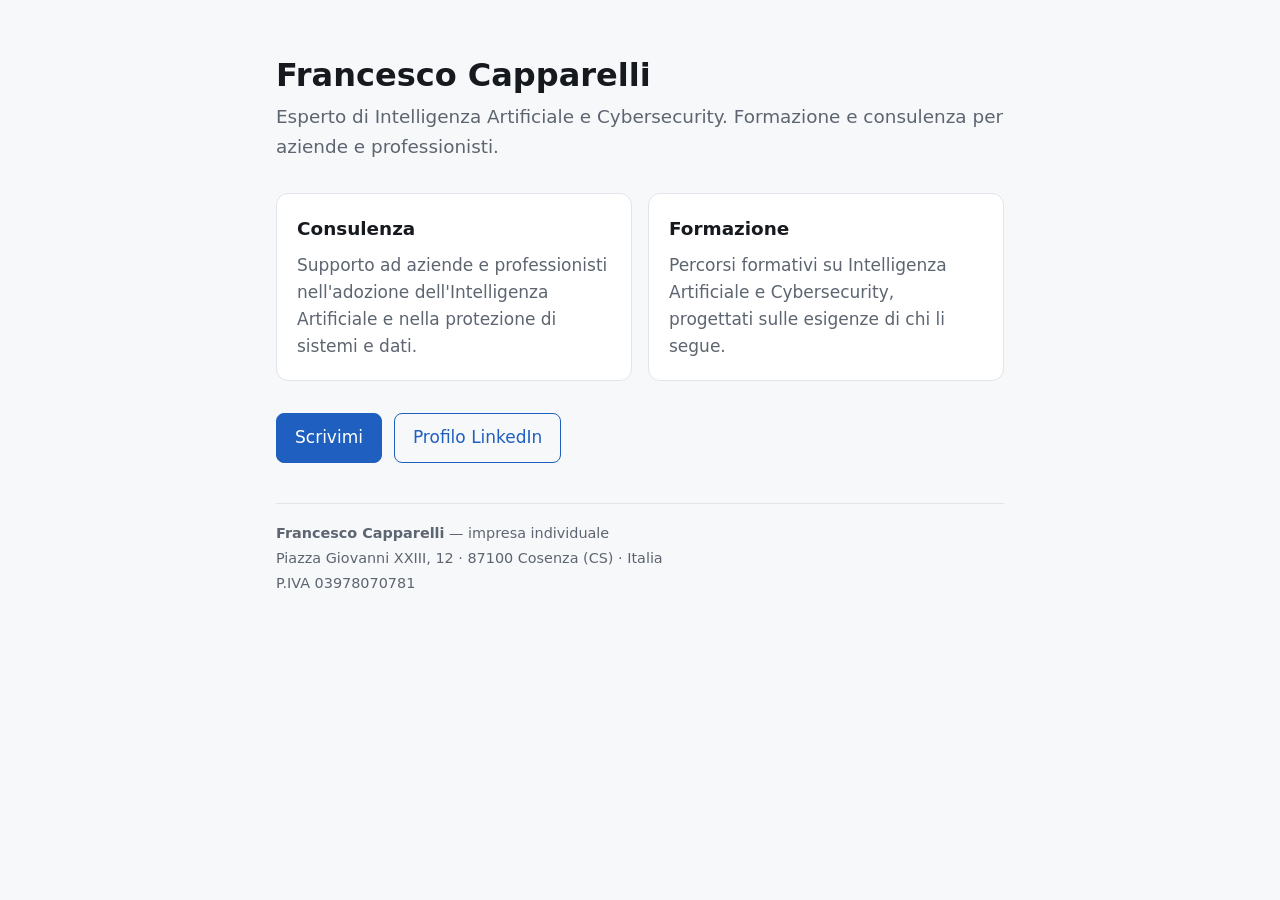
==== index.html @ 48fde26b "Pagina vetrina" ====
<!DOCTYPE html>
<html lang="it">
<head>
    <meta charset="utf-8">
    <meta name="viewport" content="width=device-width, initial-scale=1">
    <title>Francesco Capparelli · AI e Cybersecurity</title>
    <meta name="description" content="Francesco Capparelli, consulente e formatore in Intelligenza Artificiale e Cybersecurity. Cosenza.">
    <style>
        :root {
            --bg: #f7f8fa; --surface: #ffffff; --text: #16191d; --muted: #5d6570;
            --border: #e1e4e8; --accent: #1f5fbf; --accent-text: #ffffff;
        }
        @media (prefers-color-scheme: dark) {
            :root {
                --bg: #121417; --surface: #1b1e22; --text: #e9ecef; --muted: #9aa2ac;
                --border: #2d3238; --accent: #6ea8ff; --accent-text: #0b1220;
            }
        }
        * { box-sizing: border-box; }
        body { margin: 0; font: 17px/1.6 system-ui, -apple-system, "Segoe UI", sans-serif; background: var(--bg); color: var(--text); }
        main { max-width: 760px; margin: 0 auto; padding: 56px 16px 32px; }
        h1 { font-size: 2rem; line-height: 1.2; margin: 0 0 8px; }
        h2 { font-size: 1.15rem; margin: 0 0 8px; }
        .lead { font-size: 1.15rem; color: var(--muted); margin: 0 0 32px; }
        .grid { display: grid; grid-template-columns: repeat(auto-fit, minmax(240px, 1fr)); gap: 16px; margin-bottom: 32px; }
        .card { background: var(--surface); border: 1px solid var(--border); border-radius: 12px; padding: 20px; }
        .card p { margin: 0; color: var(--muted); }
        .actions { display: flex; gap: 12px; flex-wrap: wrap; margin-bottom: 40px; }
        .button { display: inline-block; padding: 10px 18px; border-radius: 8px; font-weight: 600; text-decoration: none;
                  border: 1px solid var(--accent); color: var(--accent); background: transparent; cursor: pointer; font: inherit; }
        .button.primary { background: var(--accent); color: var(--accent-text); }
        footer { border-top: 1px solid var(--border); padding-top: 16px; font-size: 0.9rem; color: var(--muted); }
        footer p { margin: 2px 0; }
    </style>
</head>
<body>
<main>
    <h1>Francesco Capparelli</h1>
    <p class="lead">Esperto di Intelligenza Artificiale e Cybersecurity. Formazione e consulenza per aziende e professionisti.</p>

    <div class="grid">
        <section class="card">
            <h2>Consulenza</h2>
            <p>Supporto ad aziende e professionisti nell'adozione dell'Intelligenza Artificiale e nella protezione di sistemi e dati.</p>
        </section>
        <section class="card">
            <h2>Formazione</h2>
            <p>Percorsi formativi su Intelligenza Artificiale e Cybersecurity, progettati sulle esigenze di chi li segue.</p>
        </section>
    </div>

    <div class="actions">
        <button class="button primary" id="contact" type="button">Scrivimi</button>
        <a class="button" href="https://www.linkedin.com/in/fkrelli/" rel="noopener">Profilo LinkedIn</a>
    </div>

    <footer>
        <p><strong>Francesco Capparelli</strong> — impresa individuale</p>
        <p>Piazza Giovanni XXIII, 12 · 87100 Cosenza (CS) · Italia</p>
        <p>P.IVA 03978070781</p>
    </footer>
</main>
<script>
    // L'indirizzo email non compare come testo nella pagina: viene composto solo al clic.
    document.getElementById('contact').addEventListener('click', function () {
        var parts = ['capparelli.fnc', 'gmail.com'];
        window.location.href = 'mailto:' + parts.join('@');
    });
</script>
</body>
</html>
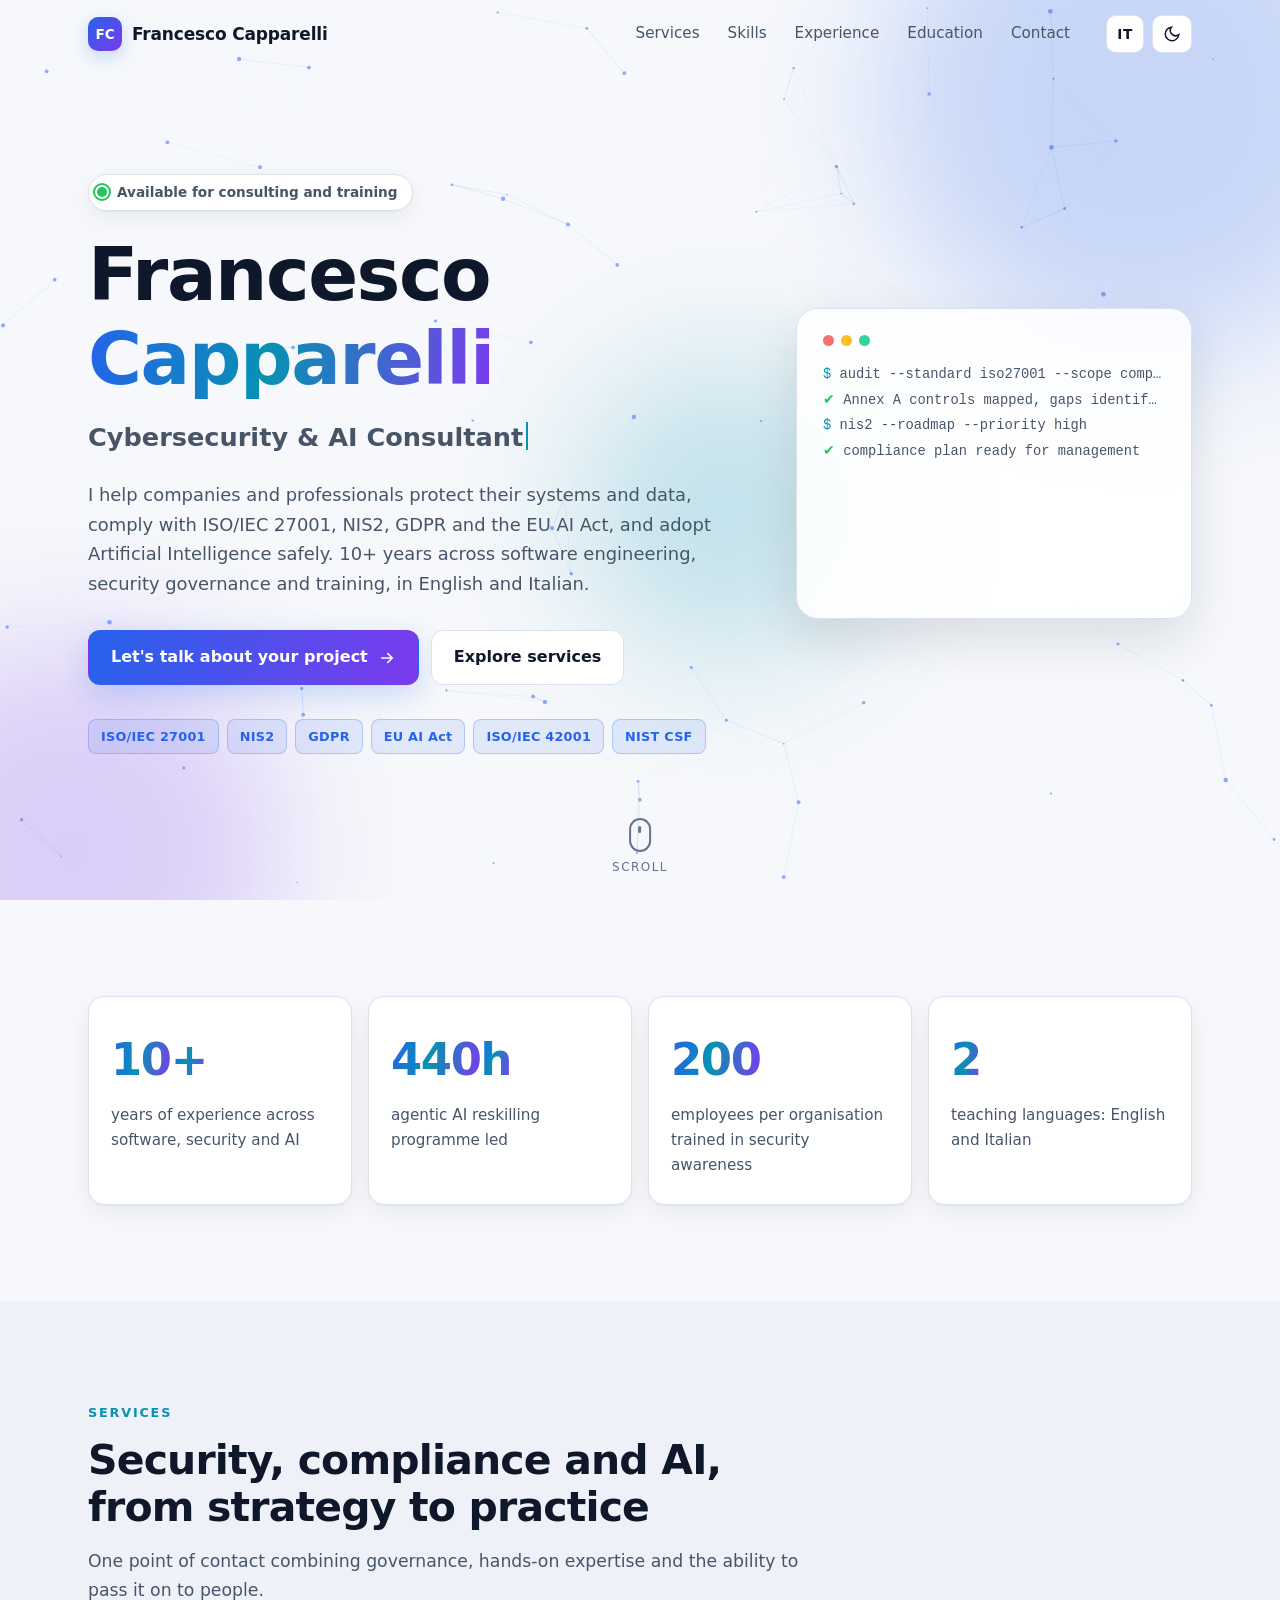
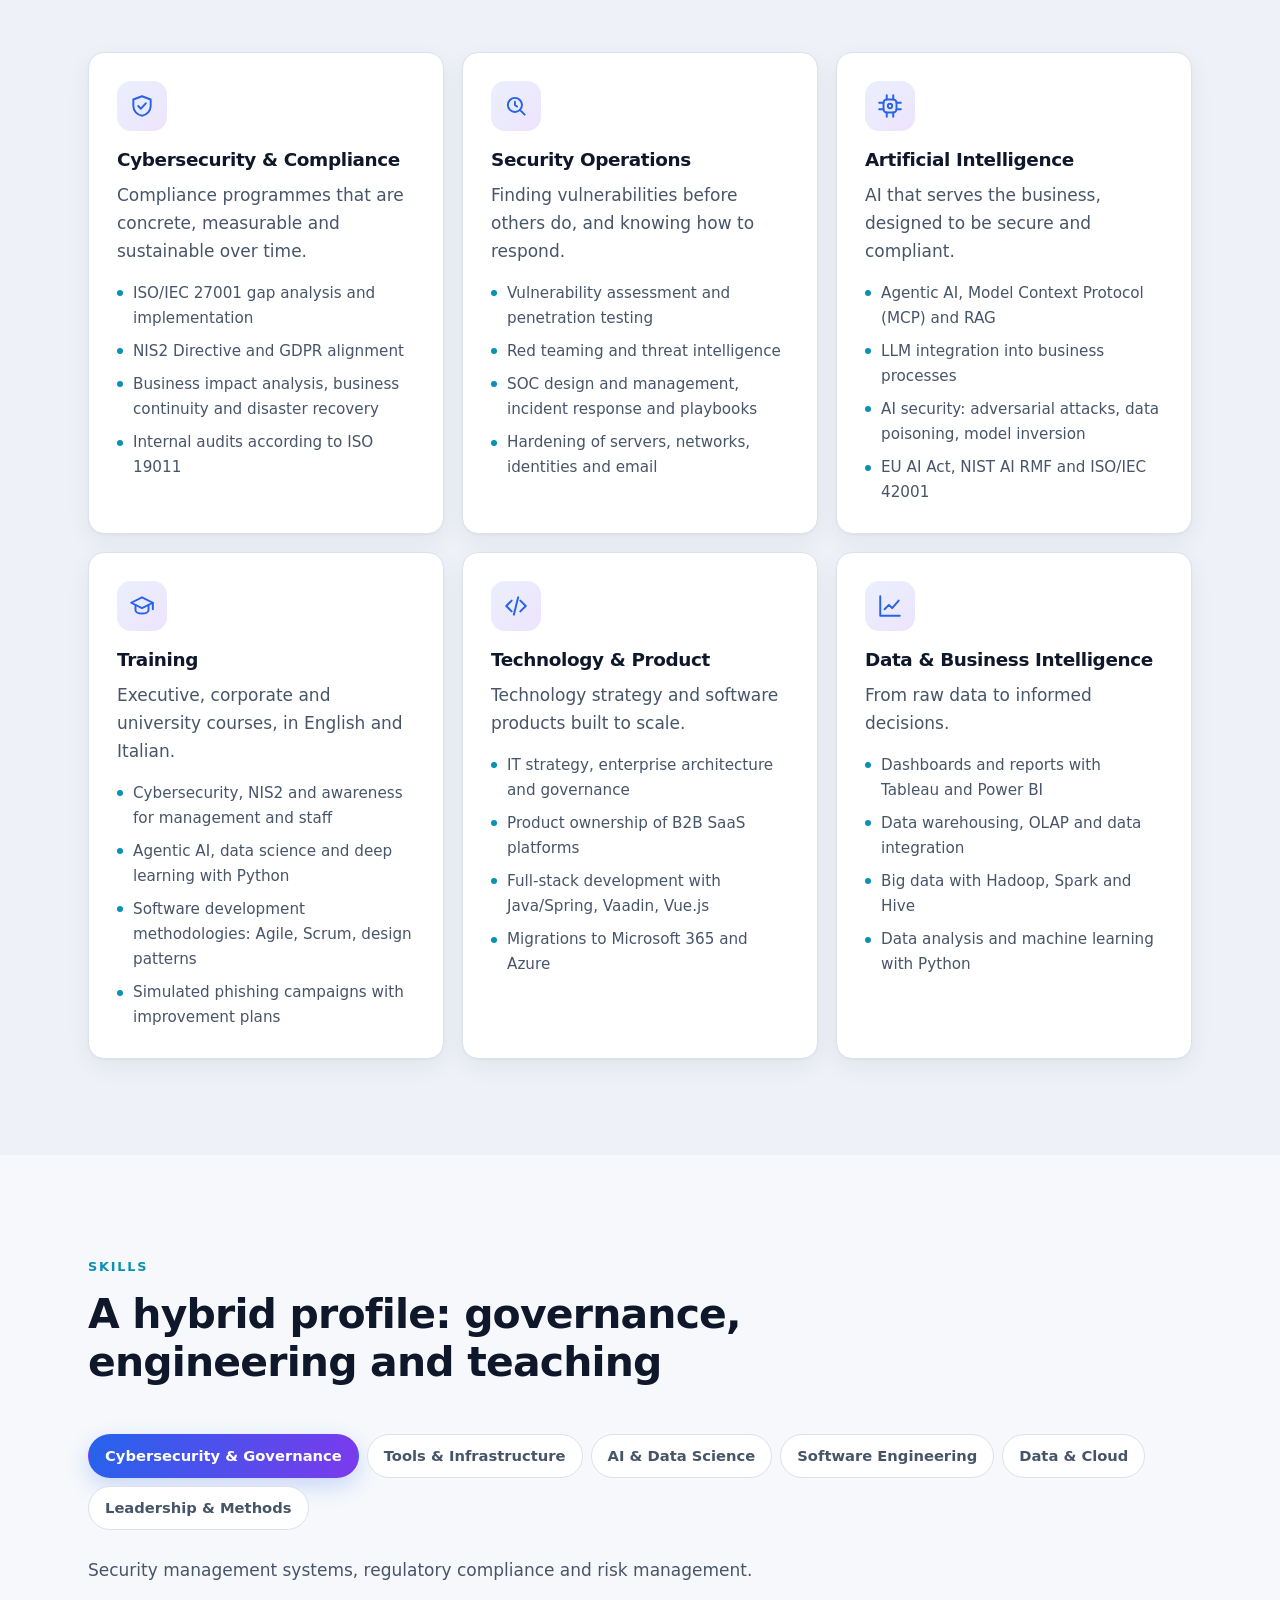
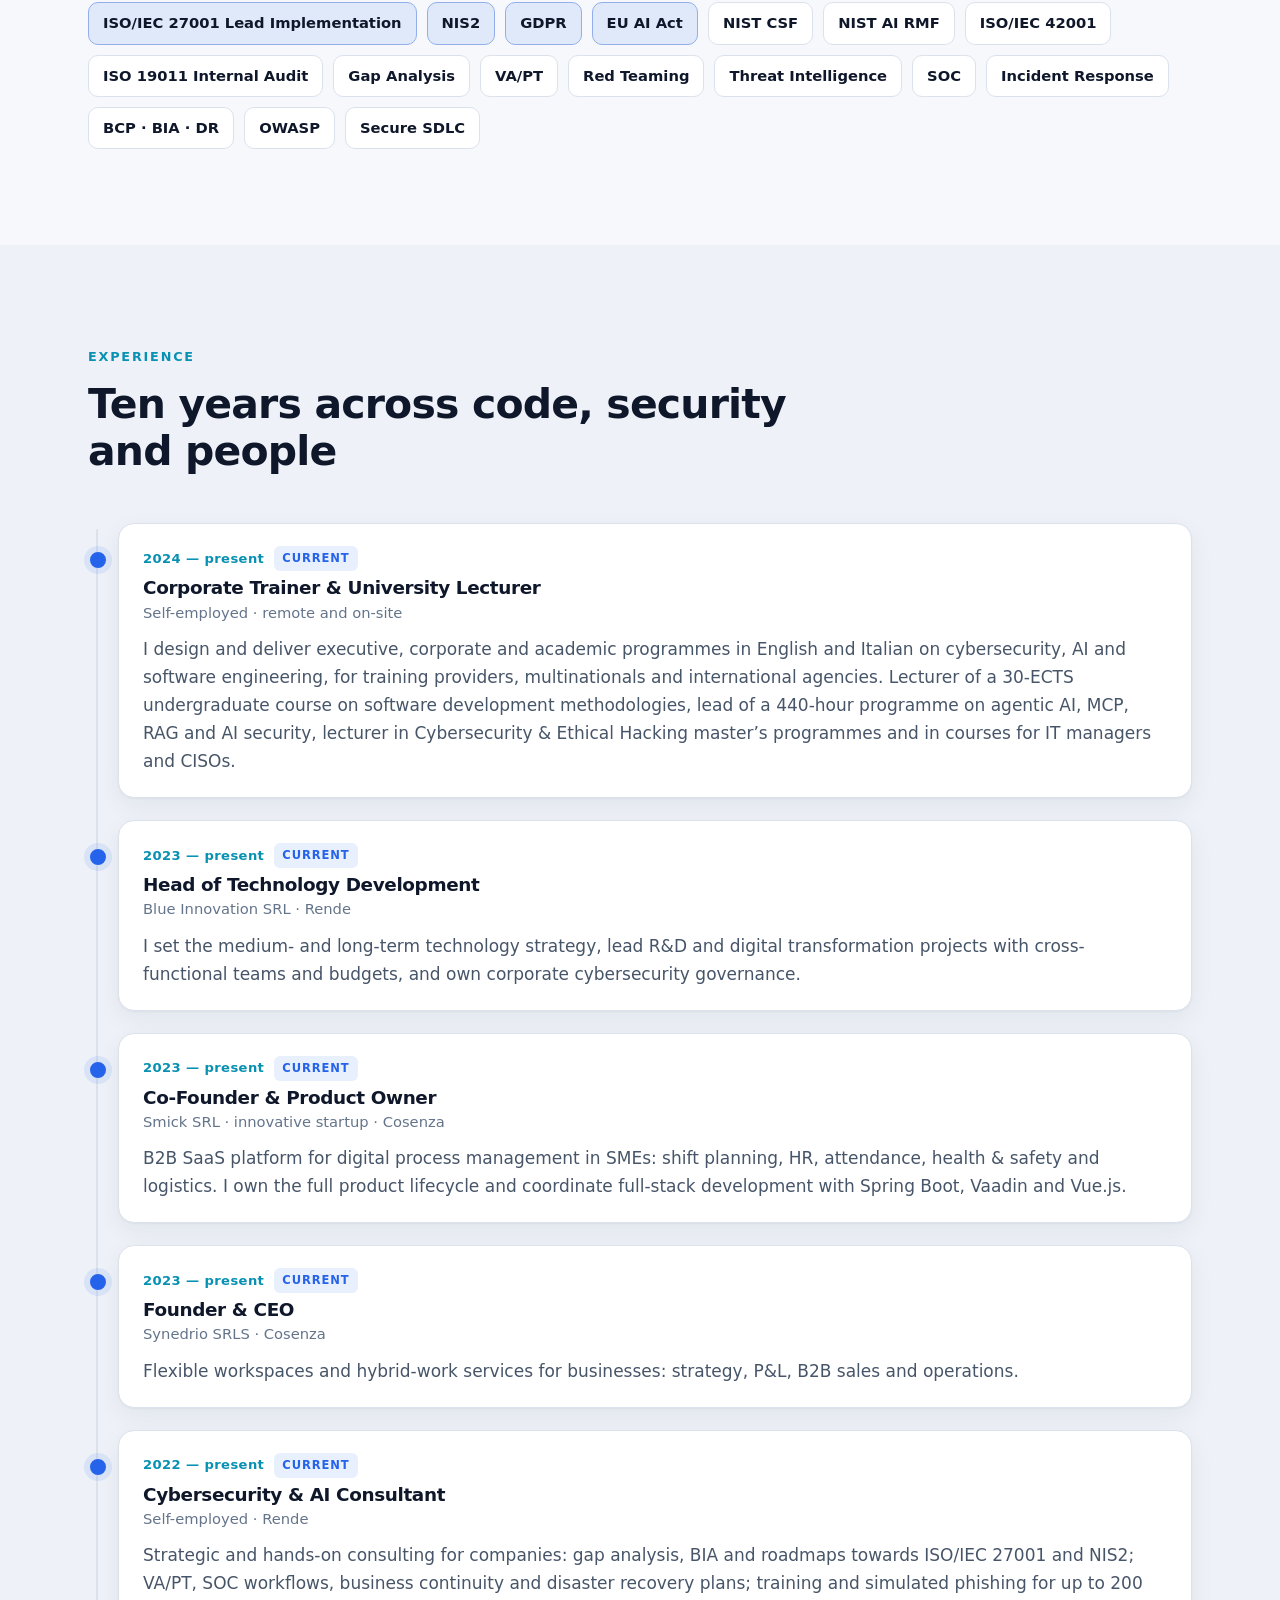
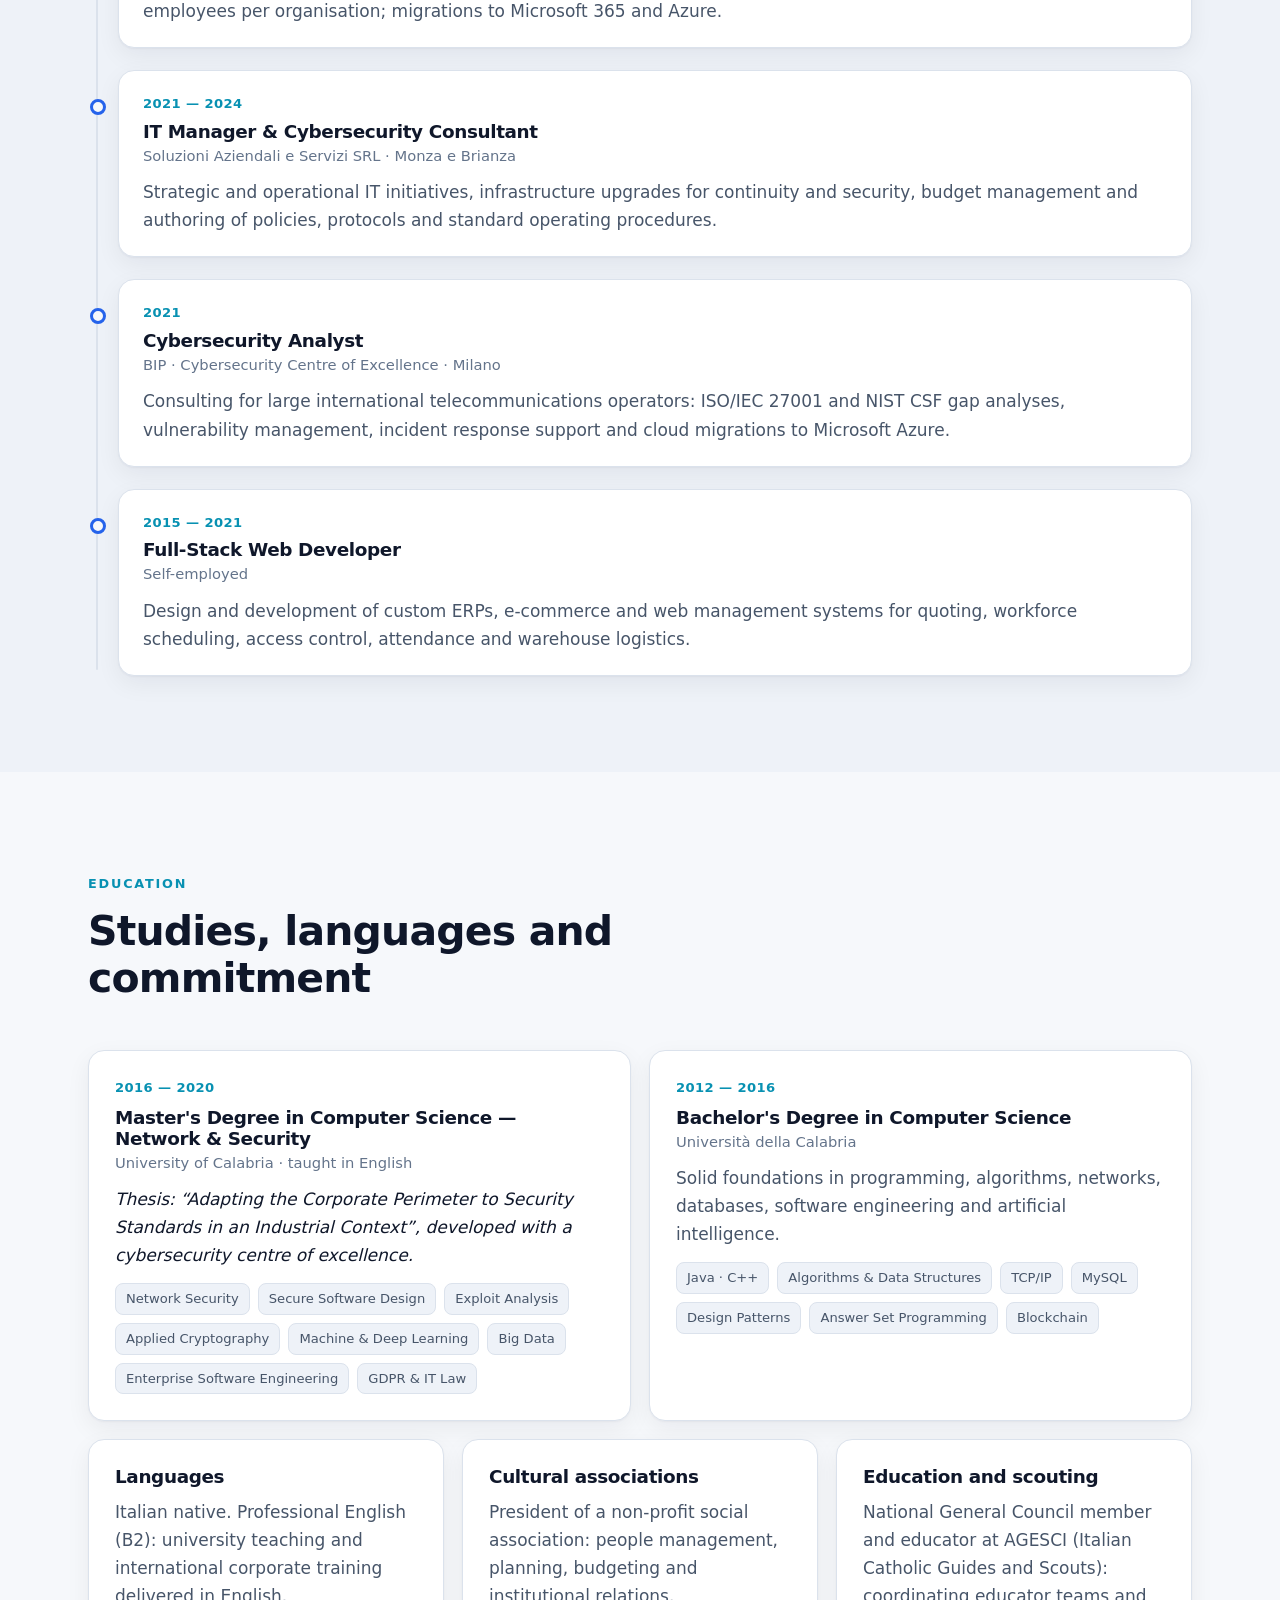
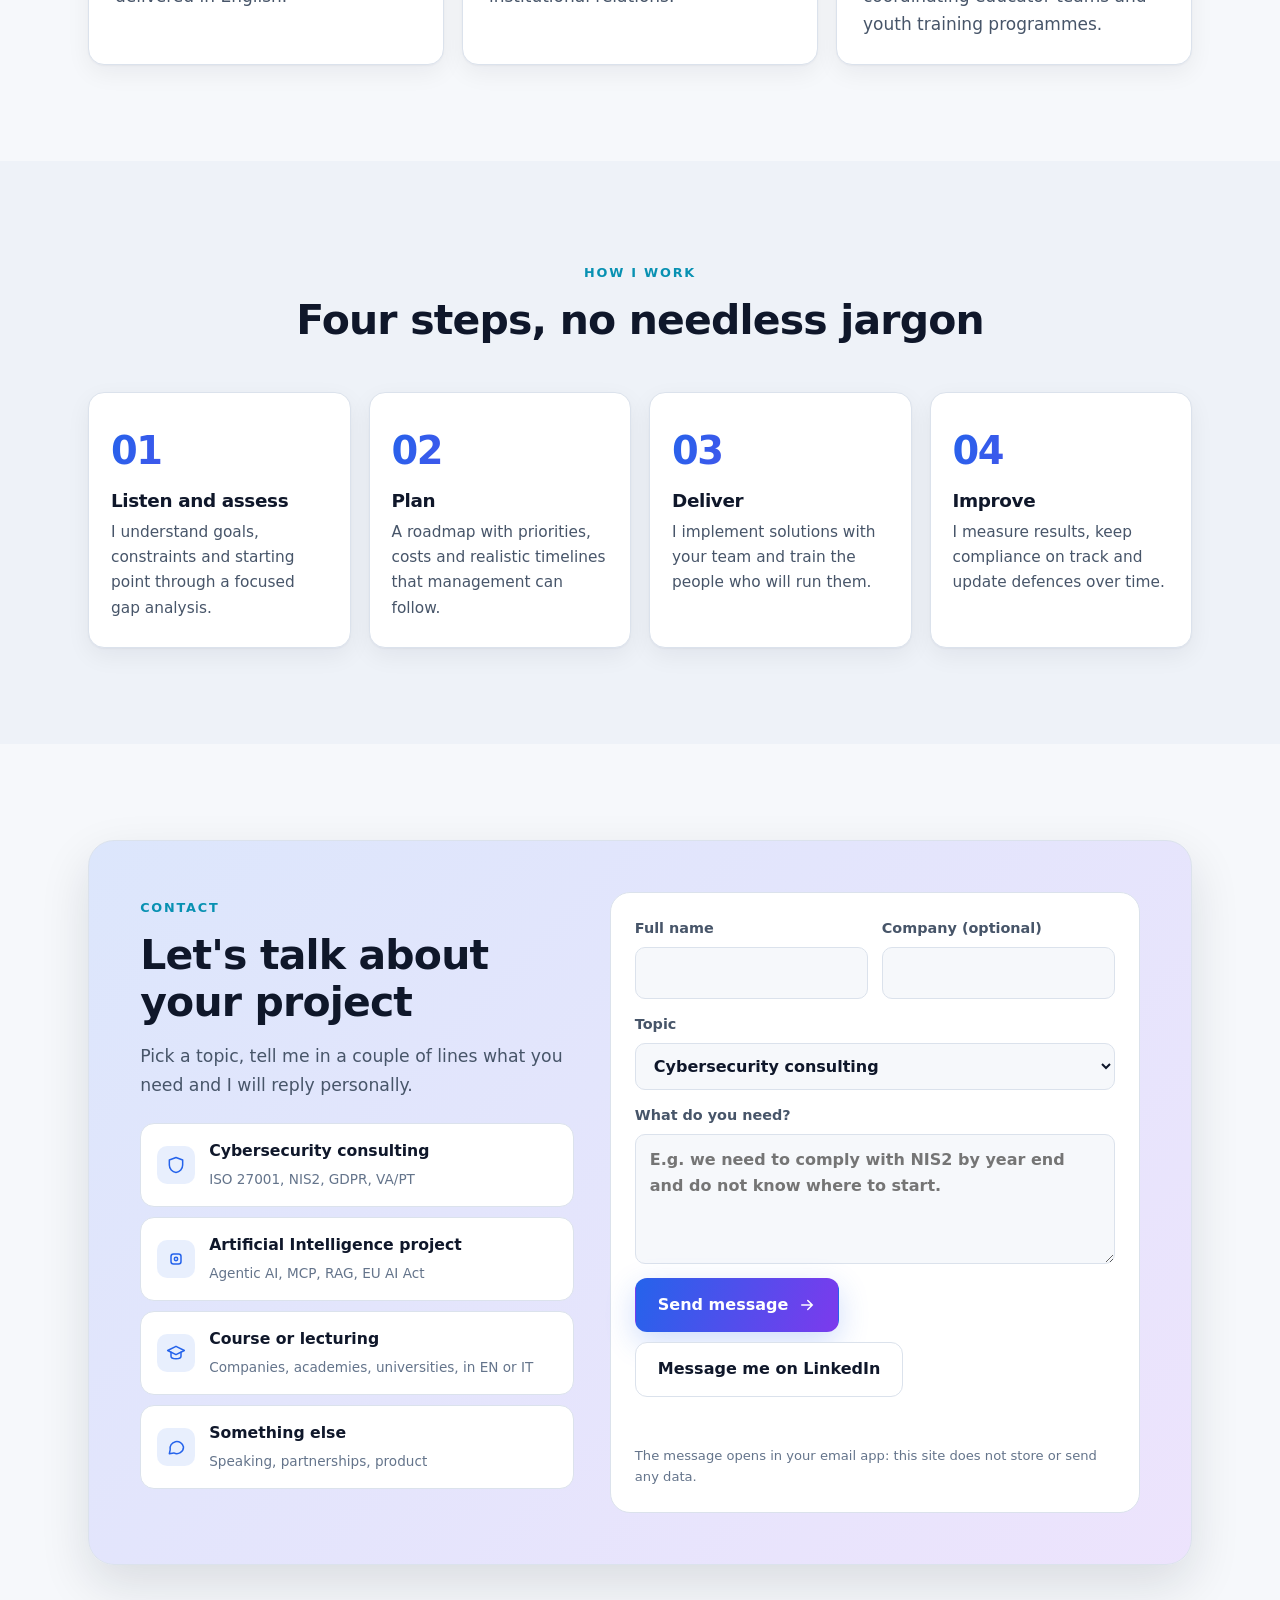
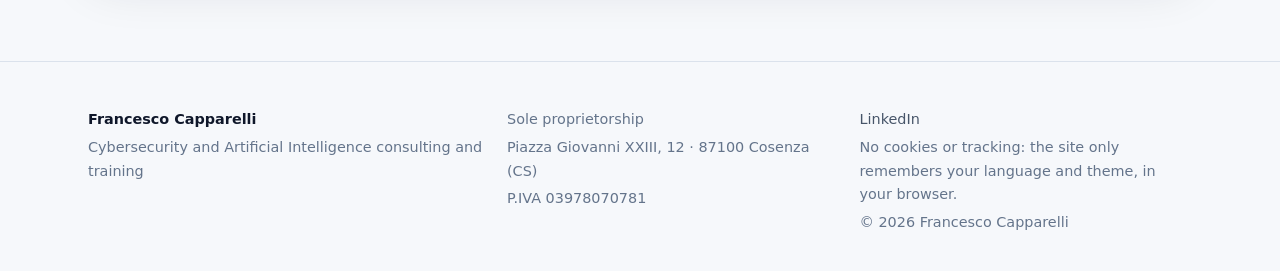
==== commit a67a7a0d: "Sito completo: bilingue IT/EN, tema chiaro/scuro, animazioni Competenze, esperienza e formazione agg" ====
--- a/index.html
+++ b/index.html
@@ -1,71 +1,494 @@
 <!DOCTYPE html>
-<html lang="it">
+<html lang="it" class="no-js">
 <head>
     <meta charset="utf-8">
     <meta name="viewport" content="width=device-width, initial-scale=1">
-    <title>Francesco Capparelli · AI e Cybersecurity</title>
-    <meta name="description" content="Francesco Capparelli, consulente e formatore in Intelligenza Artificiale e Cybersecurity. Cosenza.">
-    <style>
-        :root {
-            --bg: #f7f8fa; --surface: #ffffff; --text: #16191d; --muted: #5d6570;
-            --border: #e1e4e8; --accent: #1f5fbf; --accent-text: #ffffff;
-        }
-        @media (prefers-color-scheme: dark) {
-            :root {
-                --bg: #121417; --surface: #1b1e22; --text: #e9ecef; --muted: #9aa2ac;
-                --border: #2d3238; --accent: #6ea8ff; --accent-text: #0b1220;
-            }
-        }
-        * { box-sizing: border-box; }
-        body { margin: 0; font: 17px/1.6 system-ui, -apple-system, "Segoe UI", sans-serif; background: var(--bg); color: var(--text); }
-        main { max-width: 760px; margin: 0 auto; padding: 56px 16px 32px; }
-        h1 { font-size: 2rem; line-height: 1.2; margin: 0 0 8px; }
-        h2 { font-size: 1.15rem; margin: 0 0 8px; }
-        .lead { font-size: 1.15rem; color: var(--muted); margin: 0 0 32px; }
-        .grid { display: grid; grid-template-columns: repeat(auto-fit, minmax(240px, 1fr)); gap: 16px; margin-bottom: 32px; }
-        .card { background: var(--surface); border: 1px solid var(--border); border-radius: 12px; padding: 20px; }
-        .card p { margin: 0; color: var(--muted); }
-        .actions { display: flex; gap: 12px; flex-wrap: wrap; margin-bottom: 40px; }
-        .button { display: inline-block; padding: 10px 18px; border-radius: 8px; font-weight: 600; text-decoration: none;
-                  border: 1px solid var(--accent); color: var(--accent); background: transparent; cursor: pointer; font: inherit; }
-        .button.primary { background: var(--accent); color: var(--accent-text); }
-        footer { border-top: 1px solid var(--border); padding-top: 16px; font-size: 0.9rem; color: var(--muted); }
-        footer p { margin: 2px 0; }
-    </style>
+    <title>Francesco Capparelli · Cybersecurity &amp; AI</title>
+    <meta name="description" content="Francesco Capparelli: consulente Cybersecurity e Intelligenza Artificiale, Head of Technology, formatore aziendale e docente universitario. ISO 27001, NIS2, GDPR, EU AI Act, AI agentica.">
+    <meta name="facebook-domain-verification" content="hbloocyuzo7sye793cmctdkt2xvz7i" />
+    <meta name="theme-color" content="#070b14" media="(prefers-color-scheme: dark)">
+    <meta name="theme-color" content="#f6f8fb" media="(prefers-color-scheme: light)">
+    <link rel="canonical" href="https://francescocapparelli.it/">
+    <link rel="icon" href="favicon.svg" type="image/svg+xml">
+
+    <meta property="og:type" content="website">
+    <meta property="og:title" content="Francesco Capparelli · Cybersecurity & AI">
+    <meta property="og:description" content="Consulenza e formazione in Cybersecurity e Intelligenza Artificiale. ISO 27001, NIS2, GDPR, EU AI Act.">
+    <meta property="og:url" content="https://francescocapparelli.it/">
+    <meta property="og:locale" content="it_IT">
+    <meta property="og:locale:alternate" content="en_GB">
+
+    <script type="application/ld+json">
+    {
+      "@context": "https://schema.org",
+      "@type": "ProfessionalService",
+      "name": "Francesco Capparelli",
+      "url": "https://francescocapparelli.it/",
+      "description": "Consulenza e formazione in Cybersecurity e Intelligenza Artificiale",
+      "areaServed": ["IT", "EU"],
+      "knowsLanguage": ["it", "en"],
+      "address": { "@type": "PostalAddress", "addressLocality": "Cosenza", "postalCode": "87100", "addressCountry": "IT" },
+      "vatID": "IT03978070781",
+      "founder": {
+        "@type": "Person",
+        "name": "Francesco Capparelli",
+        "jobTitle": "Cybersecurity & AI Consultant",
+        "sameAs": ["https://www.linkedin.com/in/fkrelli/"]
+      }
+    }
+    </script>
+
+    <!-- Tema e lingua applicati prima del rendering per evitare sfarfallii -->
+    <script>
+        (function () {
+            var d = document.documentElement;
+            d.classList.remove('no-js');
+            var theme = null, lang = null;
+            try { theme = localStorage.getItem('fc-theme'); lang = localStorage.getItem('fc-lang'); } catch (e) {}
+            var q = new URLSearchParams(location.search).get('lang');
+            if (q === 'it' || q === 'en') lang = q;
+            if (!lang) lang = (navigator.languages && navigator.languages[0] || navigator.language || 'it').toLowerCase().indexOf('it') === 0 ? 'it' : 'en';
+            if (theme === 'light' || theme === 'dark') d.setAttribute('data-theme', theme);
+            var dark = theme ? theme === 'dark' : window.matchMedia('(prefers-color-scheme: dark)').matches;
+            d.setAttribute('data-theme-resolved', dark ? 'dark' : 'light');
+            d.setAttribute('lang', lang);
+        })();
+    </script>
+    <link rel="stylesheet" href="assets/style.css?v=3">
 </head>
 <body>
-<main>
-    <h1>Francesco Capparelli</h1>
-    <p class="lead">Esperto di Intelligenza Artificiale e Cybersecurity. Formazione e consulenza per aziende e professionisti.</p>
-
-    <div class="grid">
-        <section class="card">
-            <h2>Consulenza</h2>
-            <p>Supporto ad aziende e professionisti nell'adozione dell'Intelligenza Artificiale e nella protezione di sistemi e dati.</p>
-        </section>
-        <section class="card">
-            <h2>Formazione</h2>
-            <p>Percorsi formativi su Intelligenza Artificiale e Cybersecurity, progettati sulle esigenze di chi li segue.</p>
-        </section>
-    </div>
-
-    <div class="actions">
-        <button class="button primary" id="contact" type="button">Scrivimi</button>
-        <a class="button" href="https://www.linkedin.com/in/fkrelli/" rel="noopener">Profilo LinkedIn</a>
-    </div>
-
-    <footer>
-        <p><strong>Francesco Capparelli</strong> — impresa individuale</p>
-        <p>Piazza Giovanni XXIII, 12 · 87100 Cosenza (CS) · Italia</p>
-        <p>P.IVA 03978070781</p>
-    </footer>
+<a class="skip-link" href="#main" data-i18n="skip">Vai al contenuto</a>
+
+<!-- ======================================================== NAV -->
+<header class="nav" id="nav">
+    <div class="container">
+        <a class="brand" href="#top" aria-label="Francesco Capparelli">
+            <span class="brand-mark">FC</span>
+            <span class="brand-name">Francesco Capparelli</span>
+        </a>
+        <nav class="nav-links" aria-label="Principale">
+            <a href="#servizi" data-i18n="nav.services">Servizi</a>
+            <a href="#competenze" data-i18n="nav.skills">Competenze</a>
+            <a href="#esperienza" data-i18n="nav.experience">Esperienza</a>
+            <a href="#formazione" data-i18n="nav.education">Formazione</a>
+            <a href="#contatti" data-i18n="nav.contact">Contatti</a>
+        </nav>
+        <div class="nav-tools">
+            <button class="lang-btn" id="lang-toggle" type="button" aria-label="Switch to English">EN</button>
+            <button class="icon-btn" id="theme-toggle" type="button" data-i18n-attr="aria-label:theme.toggle" aria-label="Cambia tema chiaro/scuro">
+                <svg class="theme-icon-light" viewBox="0 0 24 24" fill="none" stroke="currentColor" stroke-width="2" stroke-linecap="round" aria-hidden="true"><path d="M21 12.8A9 9 0 1 1 11.2 3a7 7 0 0 0 9.8 9.8z"/></svg>
+                <svg class="theme-icon-dark" viewBox="0 0 24 24" fill="none" stroke="currentColor" stroke-width="2" stroke-linecap="round" aria-hidden="true"><circle cx="12" cy="12" r="4.5"/><path d="M12 2v2M12 20v2M4.9 4.9l1.4 1.4M17.7 17.7l1.4 1.4M2 12h2M20 12h2M4.9 19.1l1.4-1.4M17.7 6.3l1.4-1.4"/></svg>
+            </button>
+            <button class="icon-btn menu-btn" id="menu-toggle" type="button" aria-expanded="false" aria-controls="mobile-menu" data-i18n-attr="aria-label:menu" aria-label="Apri menu">
+                <svg viewBox="0 0 24 24" fill="none" stroke="currentColor" stroke-width="2" stroke-linecap="round" aria-hidden="true"><path d="M4 7h16M4 12h16M4 17h16"/></svg>
+            </button>
+        </div>
+    </div>
+</header>
+<nav class="mobile-menu" id="mobile-menu" aria-label="Menu">
+    <a href="#servizi" data-i18n="nav.services">Servizi</a>
+    <a href="#competenze" data-i18n="nav.skills">Competenze</a>
+    <a href="#esperienza" data-i18n="nav.experience">Esperienza</a>
+    <a href="#formazione" data-i18n="nav.education">Formazione</a>
+    <a href="#contatti" data-i18n="nav.contact">Contatti</a>
+</nav>
+
+<main id="main">
+
+<!-- ======================================================== HERO -->
+<section class="hero" id="top">
+    <canvas class="hero-canvas" id="net" aria-hidden="true"></canvas>
+    <div class="blob blob-1" aria-hidden="true"></div>
+    <div class="blob blob-2" aria-hidden="true"></div>
+    <div class="blob blob-3" aria-hidden="true"></div>
+
+    <div class="container hero-grid">
+        <div>
+            <span class="eyebrow reveal"><span class="pulse-dot" aria-hidden="true"></span><span data-i18n="hero.available">Disponibile per consulenze e corsi</span></span>
+            <h1 class="reveal" data-delay="1">Francesco <span class="gradient-text">Capparelli</span></h1>
+            <p class="typed reveal" data-delay="2" aria-live="polite"><span id="typed-text">Consulente Cybersecurity &amp; AI</span><span class="caret" aria-hidden="true"></span></p>
+            <p class="hero-lead reveal" data-delay="3" data-i18n="hero.lead">Aiuto aziende e professionisti a proteggere sistemi e dati, ad adeguarsi a ISO/IEC 27001, NIS2, GDPR ed EU AI Act e ad adottare l'Intelligenza Artificiale in modo sicuro. Oltre 10 anni tra sviluppo software, governance della sicurezza e formazione, in italiano e in inglese.</p>
+            <div class="hero-cta reveal" data-delay="4">
+                <a class="btn btn-primary" href="#contatti"><span data-i18n="cta.talk">Parliamo del tuo progetto</span>
+                    <svg viewBox="0 0 24 24" fill="none" stroke="currentColor" stroke-width="2" stroke-linecap="round" aria-hidden="true"><path d="M5 12h14M13 6l6 6-6 6"/></svg></a>
+                <a class="btn btn-ghost" href="#servizi" data-i18n="cta.services">Scopri i servizi</a>
+            </div>
+            <div class="hero-badges reveal" data-delay="5" aria-label="Standard e normative">
+                <span class="badge">ISO/IEC 27001</span><span class="badge">NIS2</span><span class="badge">GDPR</span>
+                <span class="badge">EU AI Act</span><span class="badge">ISO/IEC 42001</span><span class="badge">NIST CSF</span>
+            </div>
+        </div>
+        <div class="hero-card reveal" data-delay="3" aria-hidden="true">
+            <div class="terminal-bar"><span></span><span></span><span></span></div>
+            <div class="terminal" id="terminal"></div>
+        </div>
+    </div>
+    <div class="scroll-hint" aria-hidden="true"><span class="mouse"></span><span>scroll</span></div>
+</section>
+
+<!-- ======================================================== NUMERI -->
+<section class="section">
+    <div class="container">
+        <div class="stats">
+            <div class="stat reveal"><div class="stat-num"><span class="gradient-text" data-count="10">0</span><span class="gradient-text">+</span></div><div class="stat-label" data-i18n="stat.years">anni di esperienza tra software, sicurezza e AI</div></div>
+            <div class="stat reveal" data-delay="1"><div class="stat-num"><span class="gradient-text" data-count="440">0</span><span class="gradient-text">h</span></div><div class="stat-label" data-i18n="stat.academy">programma di reskilling su AI agentica guidato</div></div>
+            <div class="stat reveal" data-delay="2"><div class="stat-num"><span class="gradient-text" data-count="200">0</span></div><div class="stat-label" data-i18n="stat.people">dipendenti per organizzazione formati in security awareness</div></div>
+            <div class="stat reveal" data-delay="3"><div class="stat-num"><span class="gradient-text" data-count="2">0</span></div><div class="stat-label" data-i18n="stat.langs">lingue di docenza: italiano e inglese</div></div>
+        </div>
+    </div>
+</section>
+
+<!-- ======================================================== SERVIZI -->
+<section class="section section-alt" id="servizi">
+    <div class="container">
+        <div class="section-head reveal">
+            <span class="kicker" data-i18n="services.kicker">Servizi</span>
+            <h2 data-i18n="services.title">Sicurezza, conformità e AI, dalla strategia alla pratica</h2>
+            <p data-i18n="services.lead">Un unico interlocutore che unisce governance, competenze tecniche e capacità di trasferirle alle persone.</p>
+        </div>
+        <div class="cards">
+            <article class="card reveal">
+                <div class="card-icon"><svg viewBox="0 0 24 24" fill="none" stroke="currentColor" stroke-width="1.8" stroke-linecap="round" stroke-linejoin="round" aria-hidden="true"><path d="M12 3l8 3v6c0 4.5-3.4 8.3-8 9-4.6-.7-8-4.5-8-9V6l8-3z"/><path d="M8.5 12l2.5 2.5 4.5-5"/></svg></div>
+                <h3 data-i18n="s1.title">Cybersecurity &amp; Compliance</h3>
+                <p data-i18n="s1.text">Percorsi di conformità concreti, misurabili e sostenibili nel tempo.</p>
+                <ul>
+                    <li data-i18n="s1.l1">Gap analysis e implementazione ISO/IEC 27001</li>
+                    <li data-i18n="s1.l2">Adeguamento alla direttiva NIS2 e al GDPR</li>
+                    <li data-i18n="s1.l3">Business Impact Analysis, continuità operativa e disaster recovery</li>
+                    <li data-i18n="s1.l4">Audit interni secondo ISO 19011</li>
+                </ul>
+            </article>
+            <article class="card reveal" data-delay="1">
+                <div class="card-icon"><svg viewBox="0 0 24 24" fill="none" stroke="currentColor" stroke-width="1.8" stroke-linecap="round" stroke-linejoin="round" aria-hidden="true"><circle cx="11" cy="11" r="6.5"/><path d="M20 20l-4.2-4.2"/><path d="M11 8v3l2 1.5"/></svg></div>
+                <h3 data-i18n="s2.title">Security Operations</h3>
+                <p data-i18n="s2.text">Trovare le vulnerabilità prima degli altri e sapere come reagire.</p>
+                <ul>
+                    <li data-i18n="s2.l1">Vulnerability assessment e penetration test</li>
+                    <li data-i18n="s2.l2">Red teaming e threat intelligence</li>
+                    <li data-i18n="s2.l3">Definizione e gestione del SOC, incident response e playbook</li>
+                    <li data-i18n="s2.l4">Hardening di server, reti, identità ed email</li>
+                </ul>
+            </article>
+            <article class="card reveal" data-delay="2">
+                <div class="card-icon"><svg viewBox="0 0 24 24" fill="none" stroke="currentColor" stroke-width="1.8" stroke-linecap="round" stroke-linejoin="round" aria-hidden="true"><rect x="6" y="6" width="12" height="12" rx="3"/><path d="M9 2v4M15 2v4M9 18v4M15 18v4M2 9h4M2 15h4M18 9h4M18 15h4"/><circle cx="12" cy="12" r="2"/></svg></div>
+                <h3 data-i18n="s3.title">Intelligenza Artificiale</h3>
+                <p data-i18n="s3.text">AI utile al business, progettata per essere sicura e conforme.</p>
+                <ul>
+                    <li data-i18n="s3.l1">AI agentica, Model Context Protocol (MCP) e RAG</li>
+                    <li data-i18n="s3.l2">Integrazione di LLM nei processi aziendali</li>
+                    <li data-i18n="s3.l3">Sicurezza dell'AI: attacchi avversari, data poisoning, model inversion</li>
+                    <li data-i18n="s3.l4">EU AI Act, NIST AI RMF e ISO/IEC 42001</li>
+                </ul>
+            </article>
+            <article class="card reveal">
+                <div class="card-icon"><svg viewBox="0 0 24 24" fill="none" stroke="currentColor" stroke-width="1.8" stroke-linecap="round" stroke-linejoin="round" aria-hidden="true"><path d="M2 9l10-5 10 5-10 5L2 9z"/><path d="M6 11v5c0 1.7 2.7 3 6 3s6-1.3 6-3v-5"/><path d="M22 9v6"/></svg></div>
+                <h3 data-i18n="s4.title">Formazione</h3>
+                <p data-i18n="s4.text">Corsi executive, aziendali e universitari, in italiano e in inglese.</p>
+                <ul>
+                    <li data-i18n="s4.l1">Cybersecurity, NIS2 e awareness per management e dipendenti</li>
+                    <li data-i18n="s4.l2">AI agentica, data science e deep learning con Python</li>
+                    <li data-i18n="s4.l3">Metodologie di sviluppo software: Agile, Scrum, design pattern</li>
+                    <li data-i18n="s4.l4">Campagne di phishing simulato con piani di miglioramento</li>
+                </ul>
+            </article>
+            <article class="card reveal" data-delay="1">
+                <div class="card-icon"><svg viewBox="0 0 24 24" fill="none" stroke="currentColor" stroke-width="1.8" stroke-linecap="round" stroke-linejoin="round" aria-hidden="true"><path d="M8 7l-5 5 5 5M16 7l5 5-5 5M14 4l-4 16"/></svg></div>
+                <h3 data-i18n="s5.title">Tecnologia &amp; Prodotto</h3>
+                <p data-i18n="s5.text">Strategia tecnologica e prodotti software che reggono la crescita.</p>
+                <ul>
+                    <li data-i18n="s5.l1">Strategia IT, architetture enterprise e governance</li>
+                    <li data-i18n="s5.l2">Product ownership di piattaforme SaaS B2B</li>
+                    <li data-i18n="s5.l3">Sviluppo full-stack Java/Spring, Vaadin, Vue.js</li>
+                    <li data-i18n="s5.l4">Migrazioni verso Microsoft 365 e Azure</li>
+                </ul>
+            </article>
+            <article class="card reveal" data-delay="2">
+                <div class="card-icon"><svg viewBox="0 0 24 24" fill="none" stroke="currentColor" stroke-width="1.8" stroke-linecap="round" stroke-linejoin="round" aria-hidden="true"><path d="M3 3v18h18"/><path d="M7 15l4-4 3 3 6-7"/></svg></div>
+                <h3 data-i18n="s6.title">Dati &amp; Business Intelligence</h3>
+                <p data-i18n="s6.text">Dai dati grezzi a decisioni informate.</p>
+                <ul>
+                    <li data-i18n="s6.l1">Dashboard e report con Tableau e Power BI</li>
+                    <li data-i18n="s6.l2">Data warehouse, OLAP e integrazione dati</li>
+                    <li data-i18n="s6.l3">Big data con Hadoop, Spark e Hive</li>
+                    <li data-i18n="s6.l4">Analisi dati e machine learning con Python</li>
+                </ul>
+            </article>
+        </div>
+    </div>
+</section>
+
+<!-- ======================================================== COMPETENZE -->
+<section class="section" id="competenze">
+    <div class="container">
+        <div class="section-head reveal">
+            <span class="kicker" data-i18n="skills.kicker">Competenze</span>
+            <h2 data-i18n="skills.title">Un profilo ibrido: governance, tecnica e didattica</h2>
+        </div>
+        <div class="skills-tabs reveal" role="tablist" aria-label="Aree di competenza">
+            <button class="tab" role="tab" aria-selected="true" aria-controls="p-sec" id="t-sec" data-i18n="k.sec">Cybersecurity &amp; Governance</button>
+            <button class="tab" role="tab" aria-selected="false" aria-controls="p-tools" id="t-tools" data-i18n="k.tools">Strumenti &amp; Infrastruttura</button>
+            <button class="tab" role="tab" aria-selected="false" aria-controls="p-ai" id="t-ai" data-i18n="k.ai">AI &amp; Data Science</button>
+            <button class="tab" role="tab" aria-selected="false" aria-controls="p-sw" id="t-sw" data-i18n="k.sw">Software Engineering</button>
+            <button class="tab" role="tab" aria-selected="false" aria-controls="p-data" id="t-data" data-i18n="k.data">Dati &amp; Cloud</button>
+            <button class="tab" role="tab" aria-selected="false" aria-controls="p-lead" id="t-lead" data-i18n="k.lead">Leadership &amp; Metodi</button>
+        </div>
+        <div class="skill-panel active" role="tabpanel" id="p-sec" aria-labelledby="t-sec">
+            <p data-i18n="k.sec.d">Sistemi di gestione della sicurezza, conformità normativa e gestione del rischio.</p>
+            <div class="chips">
+                <span class="chip key">ISO/IEC 27001 Lead Implementation</span><span class="chip key">NIS2</span><span class="chip key">GDPR</span><span class="chip key">EU AI Act</span>
+                <span class="chip">NIST CSF</span><span class="chip">NIST AI RMF</span><span class="chip">ISO/IEC 42001</span><span class="chip">ISO 19011 Internal Audit</span>
+                <span class="chip">Gap Analysis</span><span class="chip">VA/PT</span><span class="chip">Red Teaming</span><span class="chip">Threat Intelligence</span>
+                <span class="chip">SOC</span><span class="chip">Incident Response</span><span class="chip">BCP · BIA · DR</span><span class="chip">OWASP</span><span class="chip">Secure SDLC</span>
+            </div>
+        </div>
+        <div class="skill-panel" role="tabpanel" id="p-tools" aria-labelledby="t-tools">
+            <p data-i18n="k.tools.d">Strumenti offensivi e difensivi, infrastrutture e cloud.</p>
+            <div class="chips">
+                <span class="chip key">Metasploit</span><span class="chip key">Nmap</span><span class="chip key">Nessus</span><span class="chip">Maltego</span>
+                <span class="chip">EDR / ATP</span><span class="chip">SIEM</span><span class="chip">Firewall &amp; VLAN</span><span class="chip">IDS / IPS</span><span class="chip">VPN · WPA3</span>
+                <span class="chip">IAM</span><span class="chip">SPF · DKIM · DMARC</span><span class="chip">Windows/Linux Hardening</span><span class="chip">SSL / TLS</span><span class="chip key">Microsoft 365 &amp; Azure</span>
+            </div>
+        </div>
+        <div class="skill-panel" role="tabpanel" id="p-ai" aria-labelledby="t-ai">
+            <p data-i18n="k.ai.d">Dall'AI generativa e agentica alla sicurezza dei modelli.</p>
+            <div class="chips">
+                <span class="chip key">Agentic AI</span><span class="chip key">Model Context Protocol (MCP)</span><span class="chip key">RAG</span><span class="chip key">LLM</span>
+                <span class="chip">Multi-Agent Systems</span><span class="chip">Transformers</span><span class="chip">Deep Learning</span><span class="chip">CNN</span>
+                <span class="chip">Embedding &amp; Vector DB</span><span class="chip">Adversarial ML</span><span class="chip">Data Poisoning</span><span class="chip">Model Inversion</span><span class="chip">AI for Security</span>
+            </div>
+        </div>
+        <div class="skill-panel" role="tabpanel" id="p-sw" aria-labelledby="t-sw">
+            <p data-i18n="k.sw.d">Progettazione e sviluppo di applicazioni enterprise e SaaS.</p>
+            <div class="chips">
+                <span class="chip key">Java</span><span class="chip key">Spring Boot</span><span class="chip">Spring MVC</span><span class="chip">Java EE · JPA · Hibernate</span>
+                <span class="chip key">Vaadin</span><span class="chip key">Python</span><span class="chip">JavaScript</span><span class="chip">Vue.js</span><span class="chip">PHP</span><span class="chip">C++</span>
+                <span class="chip">SQL · MySQL · H2</span><span class="chip">REST API</span><span class="chip">Microservizi &amp; SaaS</span><span class="chip">Android</span><span class="chip">Answer Set Programming</span>
+            </div>
+        </div>
+        <div class="skill-panel" role="tabpanel" id="p-data" aria-labelledby="t-data">
+            <p data-i18n="k.data.d">Analisi dei dati, big data, DevOps e piattaforme cloud.</p>
+            <div class="chips">
+                <span class="chip key">Tableau</span><span class="chip key">Power BI</span><span class="chip">Pentaho</span><span class="chip">Data Warehousing</span><span class="chip">OLAP · OLTP</span>
+                <span class="chip">Hadoop</span><span class="chip">Spark</span><span class="chip">Hive</span><span class="chip key">Git · CI/CD</span><span class="chip">Maven</span><span class="chip">Linux</span>
+                <span class="chip">Google Cloud</span><span class="chip">Microsoft Azure</span>
+            </div>
+        </div>
+        <div class="skill-panel" role="tabpanel" id="p-lead" aria-labelledby="t-lead">
+            <p data-i18n="k.lead.d">Guidare team, prodotti e budget con metodo.</p>
+            <div class="chips">
+                <span class="chip key" data-i18n="k.lead.1">Strategia e governance IT</span><span class="chip" data-i18n="k.lead.2">Architettura enterprise</span>
+                <span class="chip key">Product Ownership</span><span class="chip">Agile · Scrum · Kanban · Lean</span><span class="chip" data-i18n="k.lead.3">Budget IT</span>
+                <span class="chip" data-i18n="k.lead.4">Gestione del rischio</span><span class="chip" data-i18n="k.lead.5">Formazione tecnica ed executive coaching</span>
+            </div>
+        </div>
+    </div>
+</section>
+
+<!-- ======================================================== ESPERIENZA -->
+<section class="section section-alt" id="esperienza">
+    <div class="container">
+        <div class="section-head reveal">
+            <span class="kicker" data-i18n="exp.kicker">Esperienza</span>
+            <h2 data-i18n="exp.title">Dieci anni tra codice, sicurezza e persone</h2>
+        </div>
+        <div class="timeline" id="timeline">
+            <div class="timeline-progress" id="timeline-progress" aria-hidden="true"></div>
+            <article class="tl-item current reveal">
+                <div class="tl-meta"><span class="tl-date" data-i18n="e1.date">2024 — oggi</span><span class="tl-tag" data-i18n="tag.current">In corso</span></div>
+                <h3 data-i18n="e1.role">Formatore aziendale e docente universitario</h3>
+                <div class="tl-org" data-i18n="e1.org">Libero professionista · da remoto e in presenza</div>
+                <p data-i18n="e1.text">Progetto ed erogo programmi executive, aziendali e accademici in italiano e inglese su cybersecurity, AI e ingegneria del software, per enti di formazione, multinazionali e agenzie internazionali. Docente di un corso universitario da 30 CFU sulle metodologie di sviluppo software, responsabile di un programma di 440 ore su AI agentica, MCP, RAG e AI security, docente in master di Cybersecurity &amp; Ethical Hacking e in percorsi per IT manager e CISO.</p>
+            </article>
+            <article class="tl-item current reveal">
+                <div class="tl-meta"><span class="tl-date" data-i18n="e2.date">2023 — oggi</span><span class="tl-tag" data-i18n="tag.current">In corso</span></div>
+                <h3 data-i18n="e2.role">Head of Technology Development</h3>
+                <div class="tl-org">Blue Innovation SRL · Rende</div>
+                <p data-i18n="e2.text">Definisco la strategia tecnologica di medio e lungo periodo, guido progetti di R&amp;D e trasformazione digitale con team multidisciplinari e budget dedicati, e presidio la governance della cybersecurity aziendale.</p>
+            </article>
+            <article class="tl-item current reveal">
+                <div class="tl-meta"><span class="tl-date" data-i18n="e3.date">2023 — oggi</span><span class="tl-tag" data-i18n="tag.current">In corso</span></div>
+                <h3 data-i18n="e3.role">Co-Founder &amp; Product Owner</h3>
+                <div class="tl-org" data-i18n="e3.org">Smick SRL · startup innovativa · Cosenza</div>
+                <p data-i18n="e3.text">Piattaforma SaaS B2B per la gestione digitale dei processi nelle PMI: turni, risorse umane, presenze, sicurezza sul lavoro e logistica. Seguo l'intero ciclo di vita del prodotto e coordino lo sviluppo full-stack con Spring Boot, Vaadin e Vue.js.</p>
+            </article>
+            <article class="tl-item current reveal">
+                <div class="tl-meta"><span class="tl-date" data-i18n="e4.date">2023 — oggi</span><span class="tl-tag" data-i18n="tag.current">In corso</span></div>
+                <h3 data-i18n="e4.role">Founder &amp; CEO</h3>
+                <div class="tl-org" data-i18n="e4.org">Synedrio SRLS · Cosenza</div>
+                <p data-i18n="e4.text">Spazi di lavoro flessibili e servizi per il lavoro ibrido rivolti alle imprese: strategia, conto economico, vendite B2B e operations.</p>
+            </article>
+            <article class="tl-item current reveal">
+                <div class="tl-meta"><span class="tl-date" data-i18n="e5.date">2022 — oggi</span><span class="tl-tag" data-i18n="tag.current">In corso</span></div>
+                <h3 data-i18n="e5.role">Consulente Cybersecurity &amp; AI</h3>
+                <div class="tl-org" data-i18n="e5.org">Libero professionista · Rende</div>
+                <p data-i18n="e5.text">Consulenza strategica e operativa per aziende: gap analysis, BIA e roadmap verso ISO/IEC 27001 e NIS2; VA/PT, workflow SOC, piani di continuità e disaster recovery; formazione e campagne di phishing simulato fino a 200 dipendenti per organizzazione; migrazioni verso Microsoft 365 e Azure.</p>
+            </article>
+            <article class="tl-item reveal">
+                <div class="tl-meta"><span class="tl-date">2021 — 2024</span></div>
+                <h3 data-i18n="e6.role">IT Manager &amp; Cybersecurity Consultant</h3>
+                <div class="tl-org">Soluzioni Aziendali e Servizi SRL · Monza e Brianza</div>
+                <p data-i18n="e6.text">Iniziative IT strategiche e operative, aggiornamenti infrastrutturali per continuità e sicurezza, gestione dei budget e stesura di policy, protocolli e procedure operative.</p>
+            </article>
+            <article class="tl-item reveal">
+                <div class="tl-meta"><span class="tl-date">2021</span></div>
+                <h3 data-i18n="e7.role">Cybersecurity Analyst</h3>
+                <div class="tl-org">BIP · Cybersecurity Centre of Excellence · Milano</div>
+                <p data-i18n="e7.text">Consulenza per grandi operatori internazionali delle telecomunicazioni: gap analysis ISO/IEC 27001 e NIST CSF, vulnerability management, supporto all'incident response e migrazioni cloud su Microsoft Azure.</p>
+            </article>
+            <article class="tl-item reveal">
+                <div class="tl-meta"><span class="tl-date">2015 — 2021</span></div>
+                <h3 data-i18n="e8.role">Full-Stack Web Developer</h3>
+                <div class="tl-org" data-i18n="e8.org">Libero professionista</div>
+                <p data-i18n="e8.text">Progettazione e sviluppo di ERP su misura, e-commerce e gestionali web per preventivi, pianificazione del personale, controllo accessi, presenze e magazzino.</p>
+            </article>
+        </div>
+    </div>
+</section>
+
+<!-- ======================================================== FORMAZIONE -->
+<section class="section" id="formazione">
+    <div class="container">
+        <div class="section-head reveal">
+            <span class="kicker" data-i18n="edu.kicker">Formazione</span>
+            <h2 data-i18n="edu.title">Studi, lingue e impegno</h2>
+        </div>
+        <div class="edu-grid">
+            <article class="edu reveal">
+                <span class="tl-date">2016 — 2020</span>
+                <h3 data-i18n="edu1.title">Laurea Magistrale in Informatica — Network &amp; Security</h3>
+                <div class="tl-org" data-i18n="edu1.org">Università della Calabria · corso in lingua inglese</div>
+                <p class="thesis" data-i18n="edu1.thesis">Tesi: "Adapting the Corporate Perimeter to Security Standards in an Industrial Context", sviluppata con un centro di eccellenza in cybersecurity.</p>
+                <div class="mini-list">
+                    <span>Network Security</span><span>Secure Software Design</span><span>Exploit Analysis</span><span>Applied Cryptography</span>
+                    <span>Machine &amp; Deep Learning</span><span>Big Data</span><span>Enterprise Software Engineering</span><span>GDPR &amp; IT Law</span>
+                </div>
+            </article>
+            <article class="edu reveal" data-delay="1">
+                <span class="tl-date">2012 — 2016</span>
+                <h3 data-i18n="edu2.title">Laurea in Informatica</h3>
+                <div class="tl-org">Università della Calabria</div>
+                <p data-i18n="edu2.text">Basi solide di programmazione, algoritmi, reti, basi di dati, ingegneria del software e intelligenza artificiale.</p>
+                <div class="mini-list">
+                    <span>Java · C++</span><span>Algorithms &amp; Data Structures</span><span>TCP/IP</span><span>MySQL</span>
+                    <span>Design Patterns</span><span>Answer Set Programming</span><span>Blockchain</span>
+                </div>
+            </article>
+        </div>
+        <div class="extra-grid">
+            <article class="edu reveal">
+                <h3 data-i18n="lang.title">Lingue</h3>
+                <p data-i18n="lang.text">Italiano madrelingua. Inglese professionale (B2): docenza universitaria e formazione aziendale internazionale in inglese.</p>
+            </article>
+            <article class="edu reveal" data-delay="1">
+                <h3 data-i18n="vol1.title">Associazionismo culturale</h3>
+                <p data-i18n="vol1.text">Presidente di un'associazione di promozione sociale: gestione delle persone, pianificazione, budget e rapporti con le istituzioni.</p>
+            </article>
+            <article class="edu reveal" data-delay="2">
+                <h3 data-i18n="vol2.title">Educazione e scoutismo</h3>
+                <p data-i18n="vol2.text">Consigliere generale ed educatore AGESCI: coordinamento di team di educatori e programmi formativi per gruppi di giovani.</p>
+            </article>
+        </div>
+    </div>
+</section>
+
+<!-- ======================================================== METODO -->
+<section class="section section-alt" id="metodo">
+    <div class="container">
+        <div class="section-head center reveal">
+            <span class="kicker" data-i18n="how.kicker">Come lavoro</span>
+            <h2 data-i18n="how.title">Quattro passi, nessun gergo inutile</h2>
+        </div>
+        <div class="steps">
+            <div class="step reveal"><h3 data-i18n="how1.t">Ascolto e analisi</h3><p data-i18n="how1.d">Capisco obiettivi, vincoli e punto di partenza con una gap analysis mirata.</p></div>
+            <div class="step reveal" data-delay="1"><h3 data-i18n="how2.t">Piano</h3><p data-i18n="how2.d">Una roadmap con priorità, costi e tempi realistici, comprensibile anche al management.</p></div>
+            <div class="step reveal" data-delay="2"><h3 data-i18n="how3.t">Realizzazione</h3><p data-i18n="how3.d">Implemento le soluzioni insieme al tuo team e formo le persone che dovranno gestirle.</p></div>
+            <div class="step reveal" data-delay="3"><h3 data-i18n="how4.t">Miglioramento</h3><p data-i18n="how4.d">Misuro i risultati, verifico la conformità nel tempo e aggiorno le difese.</p></div>
+        </div>
+    </div>
+</section>
+
+<!-- ======================================================== CONTATTI -->
+<section class="section" id="contatti">
+    <div class="container">
+        <div class="contact-wrap reveal">
+            <div class="contact-grid">
+                <div>
+                    <div class="section-head">
+                        <span class="kicker" data-i18n="c.kicker">Contatti</span>
+                        <h2 data-i18n="c.title">Parliamo del tuo progetto</h2>
+                        <p data-i18n="c.lead">Scegli l'argomento, raccontami in due righe di cosa hai bisogno e ti rispondo personalmente.</p>
+                    </div>
+                    <div class="topics" role="group" aria-label="Argomento">
+                        <button type="button" class="topic" data-topic="security" aria-pressed="false">
+                            <span class="t-icon"><svg viewBox="0 0 24 24" fill="none" stroke="currentColor" stroke-width="1.8" stroke-linecap="round" stroke-linejoin="round" aria-hidden="true"><path d="M12 3l8 3v6c0 4.5-3.4 8.3-8 9-4.6-.7-8-4.5-8-9V6l8-3z"/></svg></span>
+                            <span><strong data-i18n="t1.t">Consulenza cybersecurity</strong><small data-i18n="t1.d">ISO 27001, NIS2, GDPR, VA/PT</small></span>
+                        </button>
+                        <button type="button" class="topic" data-topic="ai" aria-pressed="false">
+                            <span class="t-icon"><svg viewBox="0 0 24 24" fill="none" stroke="currentColor" stroke-width="1.8" stroke-linecap="round" stroke-linejoin="round" aria-hidden="true"><rect x="6" y="6" width="12" height="12" rx="3"/><circle cx="12" cy="12" r="2"/></svg></span>
+                            <span><strong data-i18n="t2.t">Progetto di Intelligenza Artificiale</strong><small data-i18n="t2.d">AI agentica, MCP, RAG, EU AI Act</small></span>
+                        </button>
+                        <button type="button" class="topic" data-topic="training" aria-pressed="false">
+                            <span class="t-icon"><svg viewBox="0 0 24 24" fill="none" stroke="currentColor" stroke-width="1.8" stroke-linecap="round" stroke-linejoin="round" aria-hidden="true"><path d="M2 9l10-5 10 5-10 5L2 9z"/><path d="M6 11v5c0 1.7 2.7 3 6 3s6-1.3 6-3v-5"/></svg></span>
+                            <span><strong data-i18n="t3.t">Corso o docenza</strong><small data-i18n="t3.d">Aziende, academy, università, in IT o EN</small></span>
+                        </button>
+                        <button type="button" class="topic" data-topic="other" aria-pressed="false">
+                            <span class="t-icon"><svg viewBox="0 0 24 24" fill="none" stroke="currentColor" stroke-width="1.8" stroke-linecap="round" stroke-linejoin="round" aria-hidden="true"><path d="M21 12a8 8 0 0 1-11.6 7.1L4 20l1-4.6A8 8 0 1 1 21 12z"/></svg></span>
+                            <span><strong data-i18n="t4.t">Altro</strong><small data-i18n="t4.d">Speaking, collaborazioni, prodotto</small></span>
+                        </button>
+                    </div>
+                </div>
+                <form class="form" id="contact-form" novalidate>
+                    <div class="form-row">
+                        <label><span data-i18n="f.name">Nome e cognome</span><input name="name" autocomplete="name" required></label>
+                        <label><span data-i18n="f.company">Azienda (facoltativo)</span><input name="company" autocomplete="organization"></label>
+                    </div>
+                    <label><span data-i18n="f.topic">Argomento</span>
+                        <select name="topic">
+                            <option value="security" data-i18n="t1.t">Consulenza cybersecurity</option>
+                            <option value="ai" data-i18n="t2.t">Progetto di Intelligenza Artificiale</option>
+                            <option value="training" data-i18n="t3.t">Corso o docenza</option>
+                            <option value="other" data-i18n="t4.t">Altro</option>
+                        </select>
+                    </label>
+                    <label><span data-i18n="f.msg">Di cosa hai bisogno?</span><textarea name="message" required data-i18n-attr="placeholder:f.msg.ph" placeholder="Es. dobbiamo adeguarci alla NIS2 entro fine anno e non sappiamo da dove partire."></textarea></label>
+                    <div class="form-actions">
+                        <button class="btn btn-primary" type="submit"><span data-i18n="f.send">Scrivimi</span>
+                            <svg viewBox="0 0 24 24" fill="none" stroke="currentColor" stroke-width="2" stroke-linecap="round" aria-hidden="true"><path d="M5 12h14M13 6l6 6-6 6"/></svg></button>
+                        <a class="btn btn-ghost" href="https://www.linkedin.com/in/fkrelli/" rel="noopener" target="_blank" data-i18n="f.linkedin">Contattami su LinkedIn</a>
+                    </div>
+                    <p class="form-feedback" id="form-feedback" role="status"></p>
+                    <p class="form-note" data-i18n="f.note">Il messaggio si apre nel tuo programma di posta: questo sito non salva né invia dati.</p>
+                </form>
+            </div>
+        </div>
+    </div>
+</section>
+
 </main>
-<script>
-    // L'indirizzo email non compare come testo nella pagina: viene composto solo al clic.
-    document.getElementById('contact').addEventListener('click', function () {
-        var parts = ['capparelli.fnc', 'gmail.com'];
-        window.location.href = 'mailto:' + parts.join('@');
-    });
-</script>
+
+<!-- ======================================================== FOOTER -->
+<footer class="footer">
+    <div class="container footer-grid">
+        <div>
+            <p><strong>Francesco Capparelli</strong></p>
+            <p data-i18n="ft.role">Consulenza e formazione in Cybersecurity e Intelligenza Artificiale</p>
+        </div>
+        <div>
+            <p data-i18n="ft.type">Impresa individuale</p>
+            <p>Piazza Giovanni XXIII, 12 · 87100 Cosenza (CS)</p>
+            <p>P.IVA 03978070781</p>
+        </div>
+        <div>
+            <p><a href="https://www.linkedin.com/in/fkrelli/" rel="noopener" target="_blank">LinkedIn</a></p>
+            <p data-i18n="ft.privacy">Nessun cookie né tracciamento: il sito ricorda solo lingua e tema scelti, nel tuo browser.</p>
+            <p>© <span id="year">2026</span> Francesco Capparelli</p>
+        </div>
+    </div>
+</footer>
+
+<div class="float-cta" id="float-cta"><a class="btn btn-primary" href="#contatti" data-i18n="cta.float">Contattami</a></div>
+<div class="toast" id="toast" role="status" aria-live="polite"></div>
+
+<script src="assets/app.js?v=3" defer></script>
 </body>
 </html>
--- a/assets/style.css
+++ b/assets/style.css
@@ -0,0 +1,470 @@
+/* ==========================================================================
+   Francesco Capparelli — sito personale
+   Temi: chiaro/scuro automatico (prefers-color-scheme) con scelta manuale (data-theme)
+   ========================================================================== */
+
+:root {
+  --bg: #f6f8fb;
+  --bg-elev: #ffffff;
+  --bg-soft: #eef2f8;
+  --text: #0f172a;
+  --text-soft: #475569;
+  --text-faint: #64748b;
+  --border: #dbe2ec;
+  --accent: #2563eb;
+  --accent-2: #0891b2;
+  --accent-3: #7c3aed;
+  --accent-text: #ffffff;
+  --accent-soft: rgba(37, 99, 235, 0.10);
+  --glow: rgba(37, 99, 235, 0.22);
+  --shadow: 0 1px 2px rgba(15, 23, 42, 0.04), 0 8px 24px rgba(15, 23, 42, 0.06);
+  --shadow-lg: 0 20px 50px rgba(15, 23, 42, 0.12);
+  --net-dot: rgba(37, 99, 235, 0.55);
+  --net-line: 37, 99, 235;
+  --radius: 16px;
+  --radius-sm: 10px;
+  --max: 1160px;
+  --nav-h: 68px;
+  color-scheme: light;
+}
+
+@media (prefers-color-scheme: dark) {
+  :root:not([data-theme="light"]) {
+    --bg: #070b14;
+    --bg-elev: #0e1524;
+    --bg-soft: #111a2c;
+    --text: #e6edf7;
+    --text-soft: #a5b4c8;
+    --text-faint: #7f8ea5;
+    --border: #1f2a40;
+    --accent: #60a5fa;
+    --accent-2: #22d3ee;
+    --accent-3: #a78bfa;
+    --accent-text: #06101f;
+    --accent-soft: rgba(96, 165, 250, 0.12);
+    --glow: rgba(34, 211, 238, 0.25);
+    --shadow: 0 1px 2px rgba(0, 0, 0, 0.3), 0 8px 24px rgba(0, 0, 0, 0.35);
+    --shadow-lg: 0 20px 50px rgba(0, 0, 0, 0.5);
+    --net-dot: rgba(34, 211, 238, 0.7);
+    --net-line: 96, 165, 250;
+    color-scheme: dark;
+  }
+}
+
+:root[data-theme="dark"] {
+  --bg: #070b14;
+  --bg-elev: #0e1524;
+  --bg-soft: #111a2c;
+  --text: #e6edf7;
+  --text-soft: #a5b4c8;
+  --text-faint: #7f8ea5;
+  --border: #1f2a40;
+  --accent: #60a5fa;
+  --accent-2: #22d3ee;
+  --accent-3: #a78bfa;
+  --accent-text: #06101f;
+  --accent-soft: rgba(96, 165, 250, 0.12);
+  --glow: rgba(34, 211, 238, 0.25);
+  --shadow: 0 1px 2px rgba(0, 0, 0, 0.3), 0 8px 24px rgba(0, 0, 0, 0.35);
+  --shadow-lg: 0 20px 50px rgba(0, 0, 0, 0.5);
+  --net-dot: rgba(34, 211, 238, 0.7);
+  --net-line: 96, 165, 250;
+  color-scheme: dark;
+}
+
+/* ---------------------------------------------------------------- base */
+
+*, *::before, *::after { box-sizing: border-box; }
+
+html { scroll-behavior: smooth; scroll-padding-top: calc(var(--nav-h) + 12px); }
+
+body {
+  margin: 0;
+  background: var(--bg);
+  color: var(--text);
+  font: 17px/1.65 system-ui, -apple-system, "Segoe UI", Roboto, "Helvetica Neue", Arial, sans-serif;
+  -webkit-font-smoothing: antialiased;
+  overflow-x: hidden;
+  transition: background-color .35s ease, color .35s ease;
+}
+
+img, svg { display: block; max-width: 100%; }
+a { color: var(--accent); text-decoration: none; }
+a:hover { text-decoration: underline; }
+:focus-visible { outline: 2px solid var(--accent-2); outline-offset: 3px; border-radius: 6px; }
+
+h1, h2, h3 { line-height: 1.15; letter-spacing: -0.02em; margin: 0; }
+h2 { font-size: clamp(1.8rem, 3.2vw, 2.6rem); }
+h3 { font-size: 1.15rem; }
+p { margin: 0; }
+
+.container { width: 100%; max-width: var(--max); margin: 0 auto; padding: 0 16px; }
+@media (min-width: 700px) { .container { padding: 0 28px; } }
+
+.skip-link {
+  position: absolute; left: 12px; top: -48px; z-index: 100;
+  background: var(--accent); color: var(--accent-text); padding: 8px 14px; border-radius: 8px;
+}
+.skip-link:focus { top: 12px; }
+
+.gradient-text {
+  background: linear-gradient(100deg, var(--accent) 0%, var(--accent-2) 45%, var(--accent-3) 100%);
+  -webkit-background-clip: text; background-clip: text; color: transparent;
+}
+
+/* ---------------------------------------------------------------- nav */
+
+.nav {
+  position: fixed; inset: 0 0 auto 0; height: var(--nav-h); z-index: 50;
+  display: flex; align-items: center;
+  transition: background-color .3s ease, box-shadow .3s ease, backdrop-filter .3s ease;
+}
+.nav.scrolled {
+  background: color-mix(in srgb, var(--bg) 82%, transparent);
+  backdrop-filter: saturate(160%) blur(14px);
+  -webkit-backdrop-filter: saturate(160%) blur(14px);
+  box-shadow: 0 1px 0 var(--border);
+}
+.nav .container { display: flex; align-items: center; gap: 16px; }
+.brand { display: flex; align-items: center; gap: 10px; color: var(--text); font-weight: 700; letter-spacing: -0.01em; }
+.brand:hover { text-decoration: none; }
+.brand-name { white-space: nowrap; }
+@media (max-width: 420px) { .brand-name { font-size: .95rem; } .nav .container { gap: 10px; } }
+@media (max-width: 340px) { .brand-name { display: none; } }
+.brand-mark {
+  width: 34px; height: 34px; border-radius: 10px; display: grid; place-items: center;
+  background: linear-gradient(135deg, var(--accent), var(--accent-3)); color: #fff; font-size: .85rem; font-weight: 800;
+  box-shadow: 0 6px 18px var(--glow);
+}
+.nav-links { display: none; gap: 4px; margin-left: auto; }
+.nav-links a { color: var(--text-soft); padding: 8px 12px; border-radius: 8px; font-size: .95rem; font-weight: 500; }
+.nav-links a:hover, .nav-links a.active { color: var(--text); background: var(--accent-soft); text-decoration: none; }
+.nav-tools { display: flex; align-items: center; gap: 8px; margin-left: auto; }
+@media (min-width: 980px) { .nav-links { display: flex; } .nav-tools { margin-left: 8px; } }
+
+.icon-btn, .lang-btn {
+  height: 38px; min-width: 38px; padding: 0 10px; border-radius: 10px; border: 1px solid var(--border);
+  background: var(--bg-elev); color: var(--text); cursor: pointer; display: inline-grid; place-items: center;
+  font: inherit; font-size: .85rem; font-weight: 700; letter-spacing: .04em;
+  transition: border-color .2s, transform .2s, background-color .3s;
+}
+.icon-btn:hover, .lang-btn:hover { border-color: var(--accent); transform: translateY(-1px); }
+.icon-btn svg { width: 18px; height: 18px; }
+.theme-icon-dark { display: none; }
+:root[data-theme-resolved="dark"] .theme-icon-dark { display: block; }
+:root[data-theme-resolved="dark"] .theme-icon-light { display: none; }
+
+.menu-btn { display: inline-grid; }
+@media (min-width: 980px) { .menu-btn { display: none; } }
+
+.mobile-menu {
+  position: fixed; inset: var(--nav-h) 0 auto 0; z-index: 49; padding: 12px 16px 20px;
+  background: var(--bg-elev); border-bottom: 1px solid var(--border); box-shadow: var(--shadow-lg);
+  display: grid; gap: 4px; transform: translateY(-12px); opacity: 0; pointer-events: none;
+  transition: transform .25s ease, opacity .25s ease;
+}
+.mobile-menu.open { transform: none; opacity: 1; pointer-events: auto; }
+.mobile-menu a { padding: 12px; border-radius: 10px; color: var(--text); font-weight: 600; }
+.mobile-menu a:hover { background: var(--accent-soft); text-decoration: none; }
+
+/* ---------------------------------------------------------------- buttons */
+
+.btn {
+  display: inline-flex; align-items: center; gap: 10px; padding: 13px 22px; border-radius: 12px;
+  font: inherit; font-weight: 650; font-size: 1rem; cursor: pointer; border: 1px solid transparent;
+  transition: transform .2s ease, box-shadow .2s ease, background-color .2s, border-color .2s;
+  text-decoration: none !important;
+}
+.btn svg { width: 18px; height: 18px; transition: transform .2s ease; }
+.btn:hover svg { transform: translateX(3px); }
+.btn-primary {
+  background: linear-gradient(110deg, var(--accent), var(--accent-3)); color: #fff;
+  box-shadow: 0 10px 30px var(--glow);
+}
+.btn-primary:hover { transform: translateY(-2px); box-shadow: 0 14px 38px var(--glow); }
+.btn-ghost { background: var(--bg-elev); color: var(--text); border-color: var(--border); }
+.btn-ghost:hover { border-color: var(--accent); transform: translateY(-2px); }
+
+/* ---------------------------------------------------------------- hero */
+
+.hero {
+  position: relative; min-height: 100svh; display: flex; align-items: center;
+  padding: calc(var(--nav-h) + 40px) 0 80px; overflow: hidden; isolation: isolate;
+}
+.hero-canvas { position: absolute; inset: 0; width: 100%; height: 100%; z-index: -1; opacity: .9; }
+.blob {
+  position: absolute; z-index: -2; border-radius: 50%; filter: blur(70px); opacity: .55;
+  animation: float 18s ease-in-out infinite;
+}
+.blob-1 { width: 520px; height: 520px; background: var(--accent); top: -160px; right: -120px; }
+.blob-2 { width: 420px; height: 420px; background: var(--accent-3); bottom: -160px; left: -140px; animation-delay: -6s; }
+.blob-3 { width: 300px; height: 300px; background: var(--accent-2); top: 40%; left: 45%; animation-delay: -12s; opacity: .35; }
+:root[data-theme-resolved="light"] .blob { opacity: .22; }
+@keyframes float {
+  0%, 100% { transform: translate(0, 0) scale(1); }
+  33% { transform: translate(40px, -30px) scale(1.06); }
+  66% { transform: translate(-30px, 25px) scale(.96); }
+}
+
+.hero-grid { display: grid; gap: 48px; align-items: center; }
+.hero-grid > * { min-width: 0; } /* le righe del terminale non devono allargare la griglia */
+@media (min-width: 980px) { .hero-grid { grid-template-columns: 1.25fr .75fr; } }
+
+.eyebrow {
+  display: inline-flex; align-items: center; gap: 10px; padding: 6px 14px 6px 8px; border-radius: 999px;
+  background: var(--bg-elev); border: 1px solid var(--border); color: var(--text-soft);
+  font-size: .85rem; font-weight: 600; box-shadow: var(--shadow);
+}
+.pulse-dot { width: 10px; height: 10px; border-radius: 50%; background: #22c55e; position: relative; }
+.pulse-dot::after {
+  content: ""; position: absolute; inset: -4px; border-radius: 50%; border: 2px solid #22c55e;
+  animation: pulse 2s ease-out infinite;
+}
+@keyframes pulse { from { transform: scale(.6); opacity: 1; } to { transform: scale(1.8); opacity: 0; } }
+
+.hero h1 { font-size: clamp(2.6rem, 7vw, 4.6rem); margin: 22px 0 14px; font-weight: 800; }
+.typed { font-size: clamp(1.15rem, 2.4vw, 1.6rem); font-weight: 650; color: var(--text-soft); min-height: 1.6em; }
+.typed .caret { display: inline-block; width: 2px; height: 1.1em; background: var(--accent-2); margin-left: 3px; vertical-align: -0.15em; animation: blink 1s steps(1) infinite; }
+@keyframes blink { 50% { opacity: 0; } }
+.hero-lead { max-width: 640px; color: var(--text-soft); font-size: 1.12rem; margin: 22px 0 32px; }
+.hero-cta { display: flex; flex-wrap: wrap; gap: 12px; }
+.hero-badges { display: flex; flex-wrap: wrap; gap: 8px; margin-top: 34px; }
+.badge {
+  padding: 6px 12px; border-radius: 8px; font-size: .8rem; font-weight: 700; letter-spacing: .02em;
+  background: var(--accent-soft); color: var(--accent); border: 1px solid color-mix(in srgb, var(--accent) 25%, transparent);
+}
+
+.hero-card {
+  position: relative; background: color-mix(in srgb, var(--bg-elev) 88%, transparent); backdrop-filter: blur(10px);
+  border: 1px solid var(--border); border-radius: 22px; padding: 26px; box-shadow: var(--shadow-lg);
+}
+.terminal-bar { display: flex; gap: 7px; margin-bottom: 16px; }
+.terminal-bar span { width: 11px; height: 11px; border-radius: 50%; background: var(--border); }
+.terminal-bar span:nth-child(1) { background: #f87171; }
+.terminal-bar span:nth-child(2) { background: #fbbf24; }
+.terminal-bar span:nth-child(3) { background: #34d399; }
+.terminal {
+  font-family: ui-monospace, "SF Mono", Consolas, "Liberation Mono", monospace; font-size: .86rem; line-height: 1.85;
+  color: var(--text-soft); min-height: 230px;
+}
+.terminal .ok { color: #22c55e; }
+.terminal .k { color: var(--accent-2); }
+.terminal .line { opacity: 0; transform: translateY(4px); transition: opacity .35s, transform .35s; white-space: nowrap; overflow: hidden; text-overflow: ellipsis; }
+.terminal .line.show { opacity: 1; transform: none; }
+
+.scroll-hint {
+  position: absolute; left: 50%; bottom: 22px; transform: translateX(-50%); color: var(--text-faint);
+  display: grid; place-items: center; gap: 6px; font-size: .75rem; letter-spacing: .12em; text-transform: uppercase;
+}
+.scroll-hint .mouse { width: 22px; height: 34px; border: 2px solid currentColor; border-radius: 12px; position: relative; }
+.scroll-hint .mouse::after {
+  content: ""; position: absolute; left: 50%; top: 6px; width: 3px; height: 7px; margin-left: -1.5px;
+  background: currentColor; border-radius: 2px; animation: wheel 1.8s ease-in-out infinite;
+}
+@keyframes wheel { 0% { opacity: 0; transform: translateY(0); } 30% { opacity: 1; } 100% { opacity: 0; transform: translateY(10px); } }
+@media (max-height: 700px) { .scroll-hint { display: none; } }
+
+/* ---------------------------------------------------------------- sections */
+
+section { position: relative; }
+.section { padding: 96px 0; }
+.section-alt { background: var(--bg-soft); }
+.section-head { max-width: 720px; margin-bottom: 48px; }
+.section-head.center { margin-left: auto; margin-right: auto; text-align: center; }
+.kicker {
+  display: inline-block; font-size: .8rem; font-weight: 800; letter-spacing: .14em; text-transform: uppercase;
+  color: var(--accent-2); margin-bottom: 14px;
+}
+.section-head p { color: var(--text-soft); margin-top: 16px; font-size: 1.08rem; }
+
+/* stats */
+.stats { display: grid; grid-template-columns: repeat(2, 1fr); gap: 16px; }
+@media (min-width: 860px) { .stats { grid-template-columns: repeat(4, 1fr); } }
+.stat {
+  background: var(--bg-elev); border: 1px solid var(--border); border-radius: var(--radius); padding: 26px 22px;
+  box-shadow: var(--shadow);
+}
+.stat-num { font-size: clamp(2rem, 4vw, 2.8rem); font-weight: 800; letter-spacing: -0.03em; }
+.stat-label { color: var(--text-soft); font-size: .95rem; margin-top: 6px; }
+
+/* cards (servizi) */
+.cards { display: grid; gap: 18px; }
+@media (min-width: 700px) { .cards { grid-template-columns: repeat(2, 1fr); } }
+@media (min-width: 1060px) { .cards { grid-template-columns: repeat(3, 1fr); } }
+.card {
+  position: relative; background: var(--bg-elev); border: 1px solid var(--border); border-radius: var(--radius);
+  padding: 28px; box-shadow: var(--shadow); overflow: hidden;
+  transition: transform .3s ease, border-color .3s ease, box-shadow .3s ease;
+  transform-style: preserve-3d;
+}
+.card::before {
+  content: ""; position: absolute; inset: 0; opacity: 0; transition: opacity .3s ease; pointer-events: none;
+  background: radial-gradient(500px circle at var(--mx, 50%) var(--my, 50%), var(--accent-soft), transparent 45%);
+}
+.card:hover { border-color: color-mix(in srgb, var(--accent) 45%, var(--border)); box-shadow: var(--shadow-lg); }
+.card:hover::before { opacity: 1; }
+.card-icon {
+  width: 50px; height: 50px; border-radius: 14px; display: grid; place-items: center; margin-bottom: 18px;
+  background: linear-gradient(135deg, var(--accent-soft), color-mix(in srgb, var(--accent-3) 14%, transparent));
+  color: var(--accent);
+}
+.card-icon svg { width: 26px; height: 26px; }
+.card p { color: var(--text-soft); margin: 10px 0 16px; }
+.card ul { list-style: none; padding: 0; margin: 0; display: grid; gap: 8px; font-size: .95rem; }
+.card li { display: flex; gap: 10px; color: var(--text-soft); }
+.card li::before { content: ""; flex: none; width: 6px; height: 6px; margin-top: .62em; border-radius: 50%; background: var(--accent-2); }
+.card-wide { grid-column: 1 / -1; }
+@media (min-width: 1060px) { .card-wide { grid-column: span 1; } }
+
+/* skills */
+.skills-tabs { display: flex; flex-wrap: wrap; gap: 8px; margin-bottom: 26px; }
+.tab {
+  padding: 9px 16px; border-radius: 999px; border: 1px solid var(--border); background: var(--bg-elev);
+  color: var(--text-soft); font: inherit; font-size: .92rem; font-weight: 600; cursor: pointer;
+  transition: all .2s ease;
+}
+.tab:hover { color: var(--text); border-color: var(--accent); }
+.tab[aria-selected="true"] {
+  background: linear-gradient(110deg, var(--accent), var(--accent-3)); color: #fff; border-color: transparent;
+  box-shadow: 0 8px 22px var(--glow);
+}
+.skill-panel { display: none; }
+.skill-panel.active { display: block; }
+.skill-panel p { color: var(--text-soft); margin-bottom: 18px; max-width: 760px; }
+.chips { display: flex; flex-wrap: wrap; gap: 10px; }
+.chip {
+  padding: 8px 14px; border-radius: 10px; background: var(--bg-elev); border: 1px solid var(--border);
+  font-size: .92rem; font-weight: 550; color: var(--text);
+  opacity: 0; transform: translateY(8px) scale(.98);
+  transition: opacity .4s ease, transform .4s ease, border-color .2s, color .2s;
+}
+.skill-panel.active .chip { opacity: 1; transform: none; }
+.chip:hover { border-color: var(--accent-2); color: var(--accent); }
+.chip.key { border-color: color-mix(in srgb, var(--accent) 40%, var(--border)); background: var(--accent-soft); }
+
+/* timeline */
+.timeline { position: relative; display: grid; gap: 22px; padding-left: 30px; }
+.timeline::before {
+  content: ""; position: absolute; left: 8px; top: 6px; bottom: 6px; width: 2px; border-radius: 2px;
+  background: var(--border);
+}
+.timeline-progress {
+  position: absolute; left: 8px; top: 6px; width: 2px; height: 0; border-radius: 2px;
+  background: linear-gradient(var(--accent), var(--accent-3)); transition: height .2s linear;
+}
+.tl-item { position: relative; background: var(--bg-elev); border: 1px solid var(--border); border-radius: var(--radius); padding: 22px 24px; box-shadow: var(--shadow); }
+.tl-item::before {
+  content: ""; position: absolute; left: -29px; top: 28px; width: 16px; height: 16px; border-radius: 50%;
+  background: var(--bg); border: 3px solid var(--accent);
+}
+.tl-item.current::before { background: var(--accent); box-shadow: 0 0 0 6px var(--accent-soft); }
+.tl-meta { display: flex; flex-wrap: wrap; align-items: center; gap: 10px; margin-bottom: 6px; }
+.tl-date { font-size: .82rem; font-weight: 700; color: var(--accent-2); letter-spacing: .03em; }
+.tl-tag { font-size: .72rem; font-weight: 800; letter-spacing: .08em; text-transform: uppercase; padding: 3px 8px; border-radius: 6px; background: var(--accent-soft); color: var(--accent); }
+.tl-org { color: var(--text-faint); font-size: .92rem; margin-top: 2px; }
+.tl-item p { color: var(--text-soft); margin-top: 10px; }
+
+/* education */
+.edu-grid { display: grid; gap: 18px; }
+@media (min-width: 860px) { .edu-grid { grid-template-columns: repeat(2, 1fr); } }
+.edu { background: var(--bg-elev); border: 1px solid var(--border); border-radius: var(--radius); padding: 26px; box-shadow: var(--shadow); }
+.edu .tl-date { display: block; margin-bottom: 8px; }
+.edu p { color: var(--text-soft); margin-top: 10px; }
+.edu .thesis { font-style: italic; color: var(--text); }
+.mini-list { display: flex; flex-wrap: wrap; gap: 8px; margin-top: 14px; }
+.mini-list span { font-size: .82rem; padding: 4px 10px; border-radius: 8px; background: var(--bg-soft); color: var(--text-soft); border: 1px solid var(--border); }
+.extra-grid { display: grid; gap: 18px; margin-top: 18px; }
+@media (min-width: 860px) { .extra-grid { grid-template-columns: repeat(3, 1fr); } }
+
+/* process */
+.steps { display: grid; gap: 18px; counter-reset: step; }
+@media (min-width: 860px) { .steps { grid-template-columns: repeat(4, 1fr); } }
+.step { position: relative; padding: 26px 22px; border-radius: var(--radius); background: var(--bg-elev); border: 1px solid var(--border); box-shadow: var(--shadow); }
+.step::before {
+  counter-increment: step; content: "0" counter(step);
+  display: block; font-size: 2.4rem; font-weight: 800; letter-spacing: -0.04em; margin-bottom: 8px;
+  background: linear-gradient(110deg, var(--accent), var(--accent-3)); -webkit-background-clip: text; background-clip: text; color: transparent;
+}
+.step p { color: var(--text-soft); margin-top: 8px; font-size: .96rem; }
+
+/* contact */
+.contact-wrap {
+  position: relative; border-radius: 26px; padding: clamp(24px, 4vw, 52px); overflow: hidden;
+  background: linear-gradient(135deg, color-mix(in srgb, var(--accent) 16%, var(--bg-elev)), color-mix(in srgb, var(--accent-3) 14%, var(--bg-elev)));
+  border: 1px solid var(--border); box-shadow: var(--shadow-lg);
+}
+.contact-grid { display: grid; gap: 36px; }
+@media (min-width: 980px) { .contact-grid { grid-template-columns: .9fr 1.1fr; } }
+.contact-wrap .section-head { margin-bottom: 24px; }
+.topics { display: grid; gap: 10px; }
+.topic {
+  display: flex; align-items: center; gap: 14px; padding: 14px 16px; border-radius: 14px; text-align: left;
+  border: 1px solid var(--border); background: var(--bg-elev); color: var(--text); cursor: pointer; font: inherit;
+  transition: transform .2s ease, border-color .2s, box-shadow .2s;
+}
+.topic:hover { transform: translateX(4px); border-color: var(--accent); }
+.topic[aria-pressed="true"] { border-color: var(--accent); box-shadow: 0 0 0 3px var(--accent-soft); }
+.topic .t-icon { flex: none; width: 38px; height: 38px; border-radius: 10px; display: grid; place-items: center; background: var(--accent-soft); color: var(--accent); }
+.topic .t-icon svg { width: 20px; height: 20px; }
+.topic strong { display: block; font-size: .98rem; }
+.topic small { color: var(--text-faint); font-size: .85rem; }
+
+.form { display: grid; gap: 14px; background: var(--bg-elev); border: 1px solid var(--border); border-radius: 20px; padding: 24px; }
+.form label { display: grid; gap: 6px; font-size: .9rem; font-weight: 600; color: var(--text-soft); }
+.form input, .form select, .form textarea {
+  width: 100%; padding: 12px 14px; border-radius: 10px; border: 1px solid var(--border); background: var(--bg);
+  color: var(--text); font: inherit; font-size: 1rem; transition: border-color .2s, box-shadow .2s;
+}
+.form textarea { min-height: 130px; resize: vertical; }
+.form input:focus, .form select:focus, .form textarea:focus { outline: none; border-color: var(--accent); box-shadow: 0 0 0 3px var(--accent-soft); }
+.form-row { display: grid; gap: 14px; }
+@media (min-width: 600px) { .form-row { grid-template-columns: 1fr 1fr; } }
+.form-note { font-size: .82rem; color: var(--text-faint); }
+.form-actions { display: flex; flex-wrap: wrap; gap: 10px; align-items: center; }
+.form-feedback { font-size: .9rem; color: var(--accent-2); min-height: 1.4em; }
+
+/* footer */
+.footer { padding: 46px 0 36px; border-top: 1px solid var(--border); color: var(--text-faint); font-size: .9rem; }
+.footer-grid { display: grid; gap: 20px; }
+@media (min-width: 860px) { .footer-grid { grid-template-columns: 1.2fr 1fr 1fr; } }
+.footer strong { color: var(--text); }
+.footer p + p { margin-top: 4px; }
+.footer a { color: var(--text-soft); }
+
+/* floating cta */
+.float-cta {
+  position: fixed; right: 18px; bottom: 18px; z-index: 40; opacity: 0; transform: translateY(16px); pointer-events: none;
+  transition: opacity .3s ease, transform .3s ease;
+}
+.float-cta.show { opacity: 1; transform: none; pointer-events: auto; }
+.float-cta .btn { padding: 12px 18px; box-shadow: 0 12px 34px var(--glow); }
+
+/* toast */
+.toast {
+  position: fixed; left: 50%; bottom: 24px; z-index: 60; transform: translate(-50%, 20px); opacity: 0;
+  background: var(--text); color: var(--bg); padding: 12px 18px; border-radius: 12px; font-size: .92rem; font-weight: 600;
+  transition: opacity .3s, transform .3s; pointer-events: none; max-width: calc(100% - 32px);
+}
+.toast.show { opacity: 1; transform: translate(-50%, 0); }
+
+/* ---------------------------------------------------------------- reveal */
+
+.reveal { opacity: 0; transform: translateY(26px); transition: opacity .8s cubic-bezier(.2,.7,.2,1), transform .8s cubic-bezier(.2,.7,.2,1); }
+.reveal.visible { opacity: 1; transform: none; }
+.reveal[data-delay="1"] { transition-delay: .08s; }
+.reveal[data-delay="2"] { transition-delay: .16s; }
+.reveal[data-delay="3"] { transition-delay: .24s; }
+.reveal[data-delay="4"] { transition-delay: .32s; }
+.reveal[data-delay="5"] { transition-delay: .40s; }
+
+/* nessuna animazione per chi la disattiva */
+@media (prefers-reduced-motion: reduce) {
+  html { scroll-behavior: auto; }
+  *, *::before, *::after { animation: none !important; transition: none !important; }
+  .reveal, .chip, .terminal .line { opacity: 1 !important; transform: none !important; }
+  .hero-canvas { display: none; }
+}
+
+/* JS disattivato: contenuti sempre visibili */
+.no-js .reveal, .no-js .chip, .no-js .terminal .line { opacity: 1; transform: none; }
+.no-js .skill-panel { display: block; margin-bottom: 26px; }
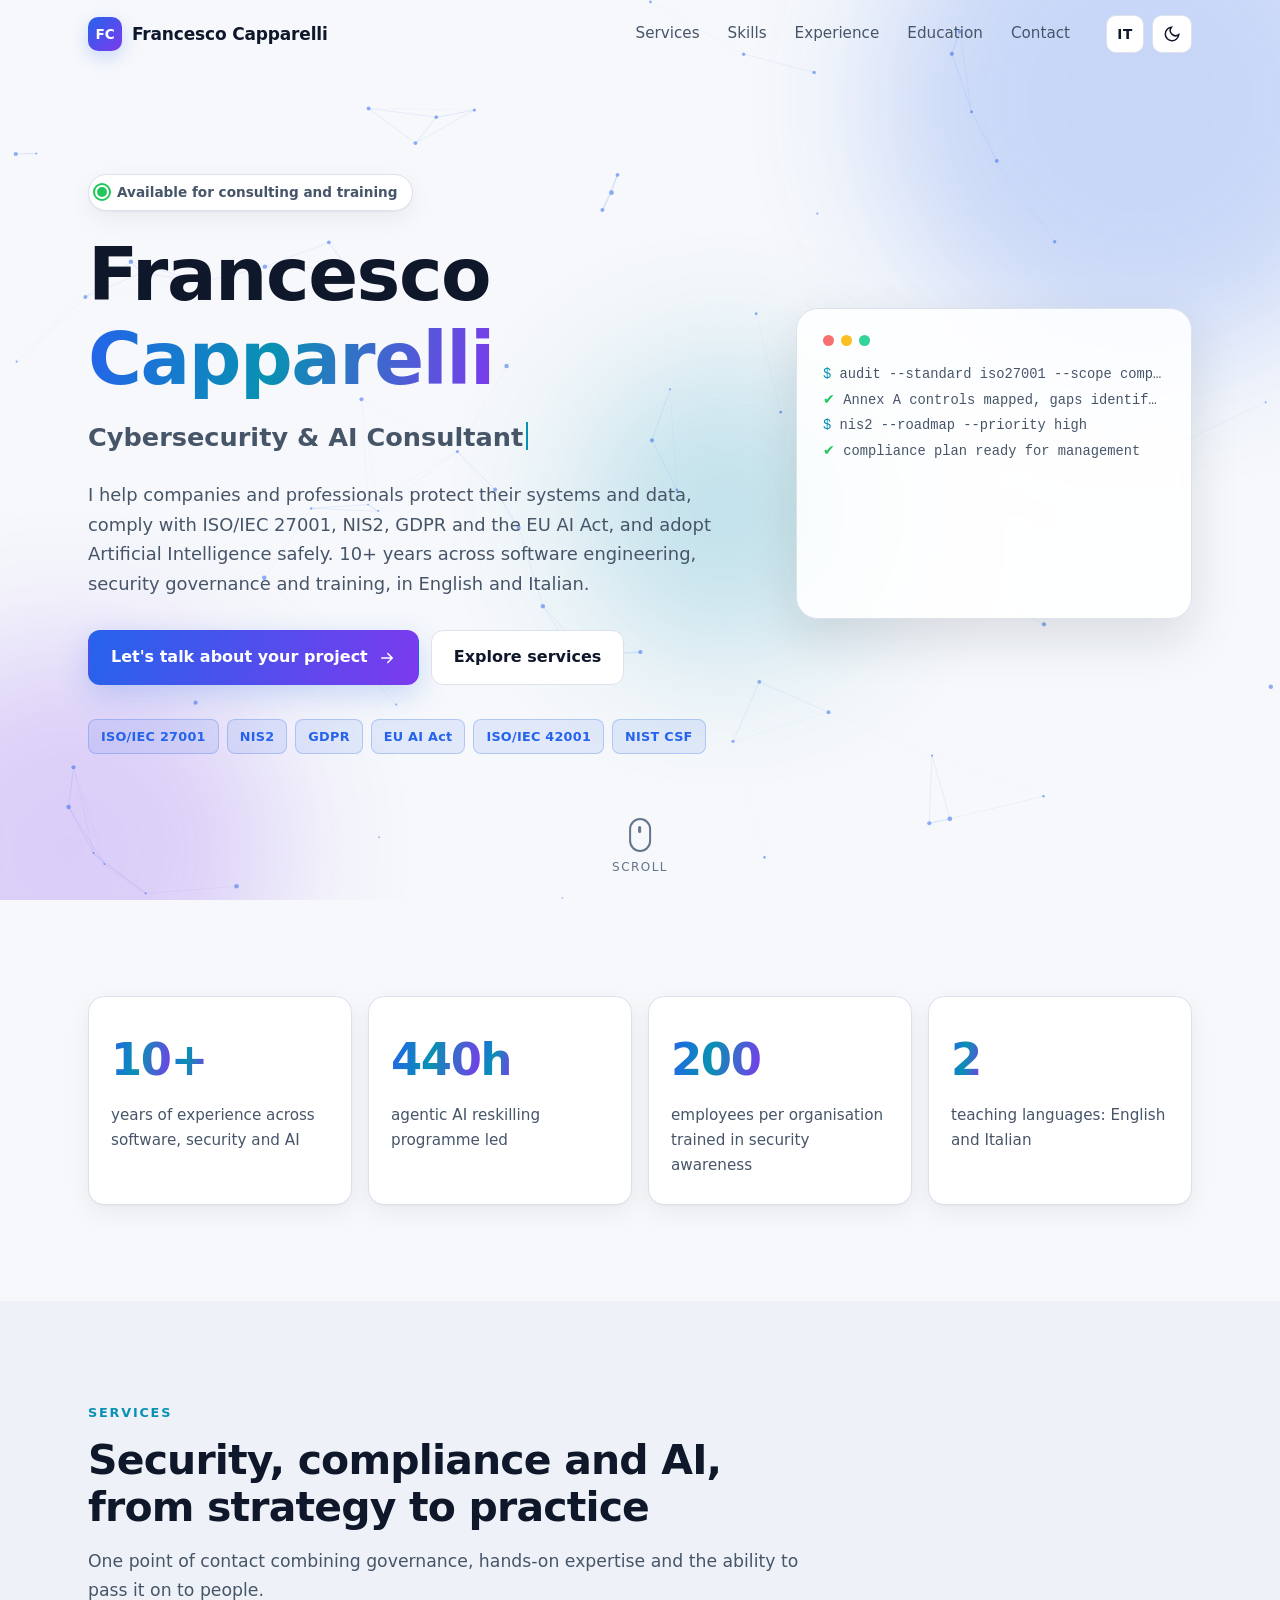
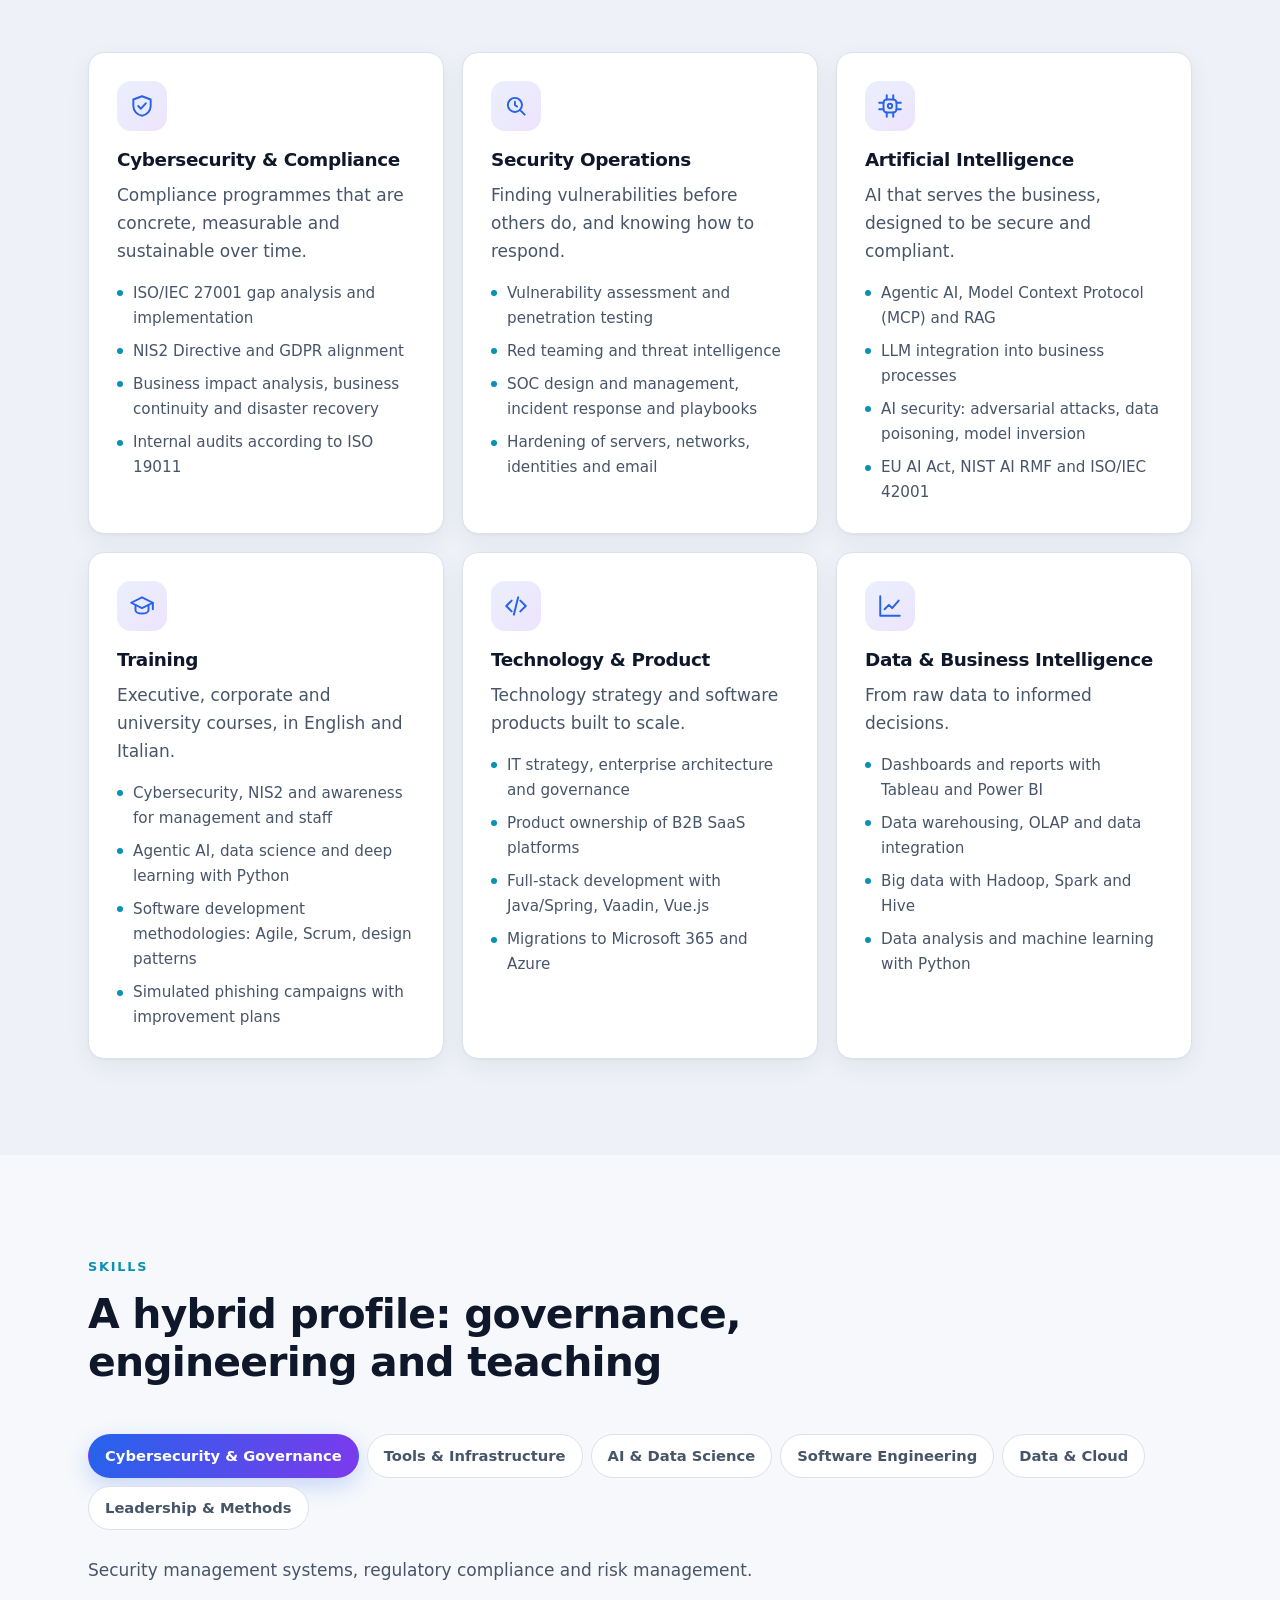
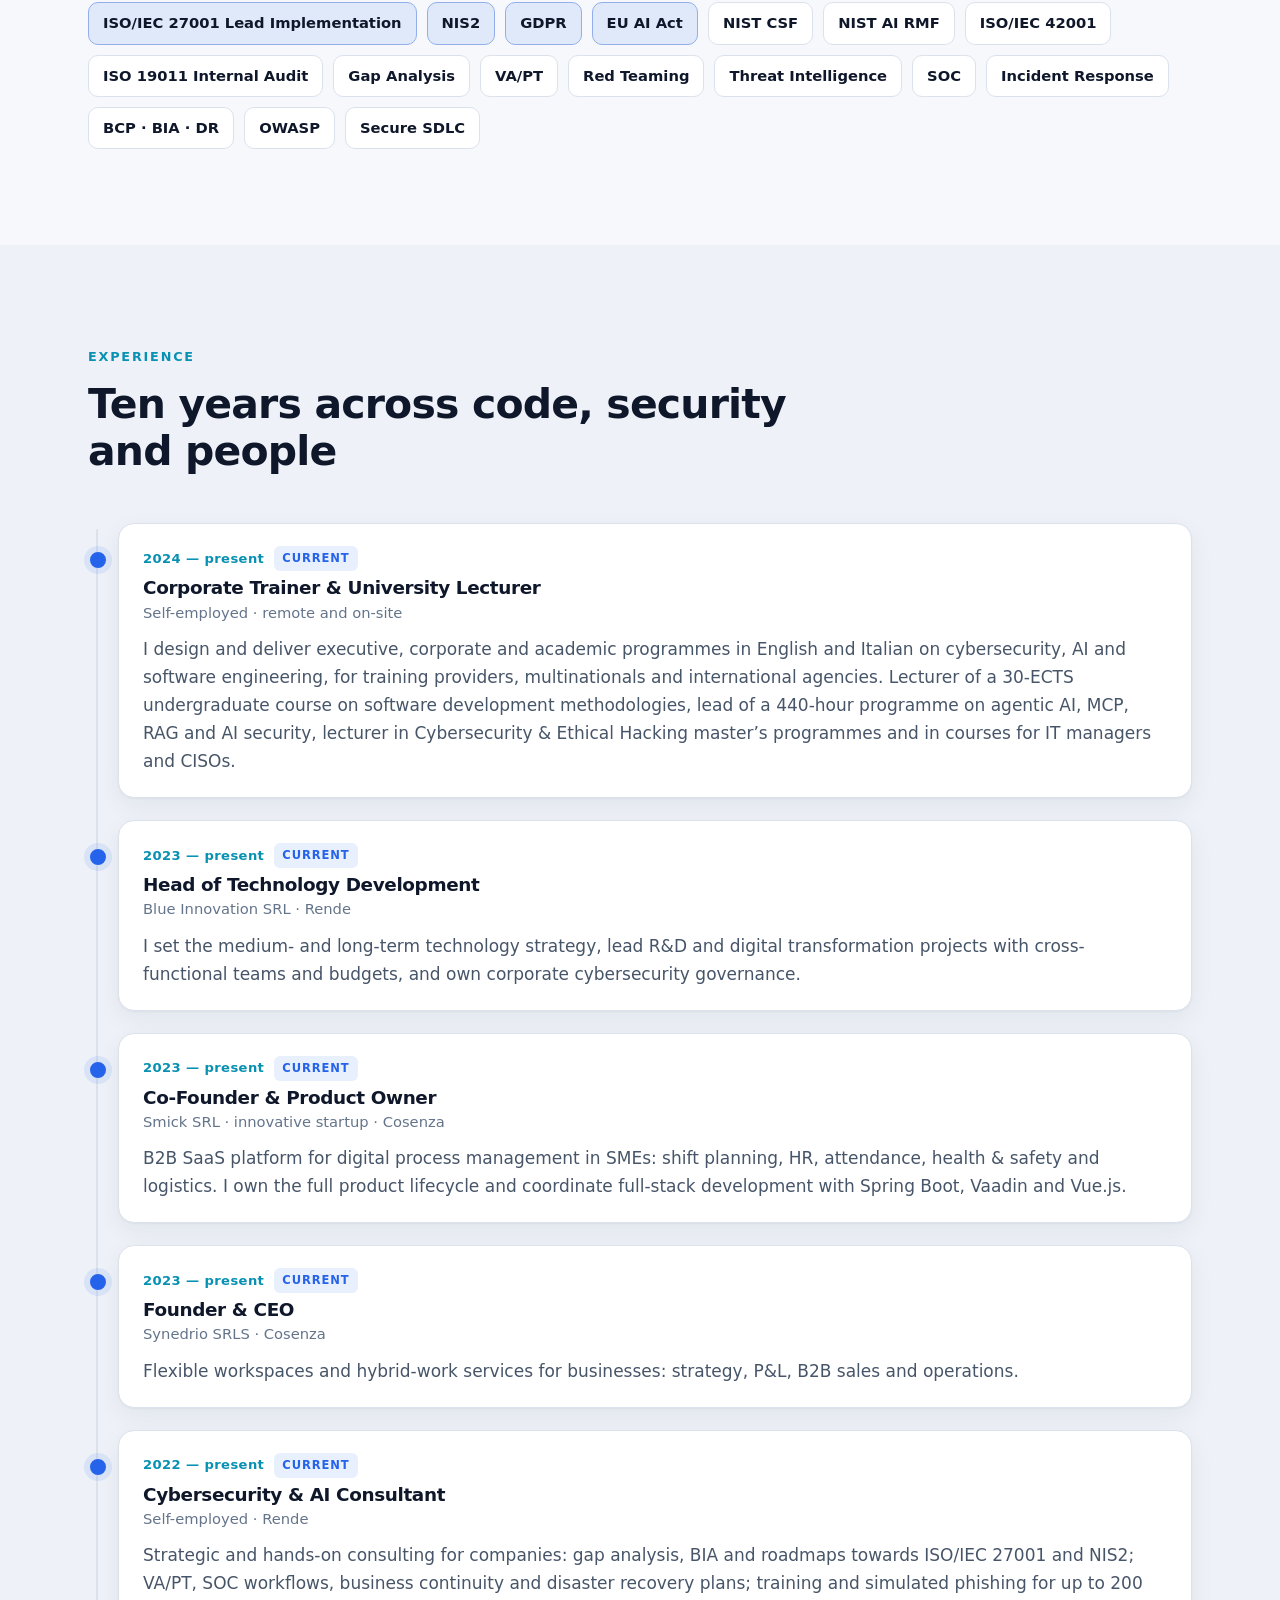
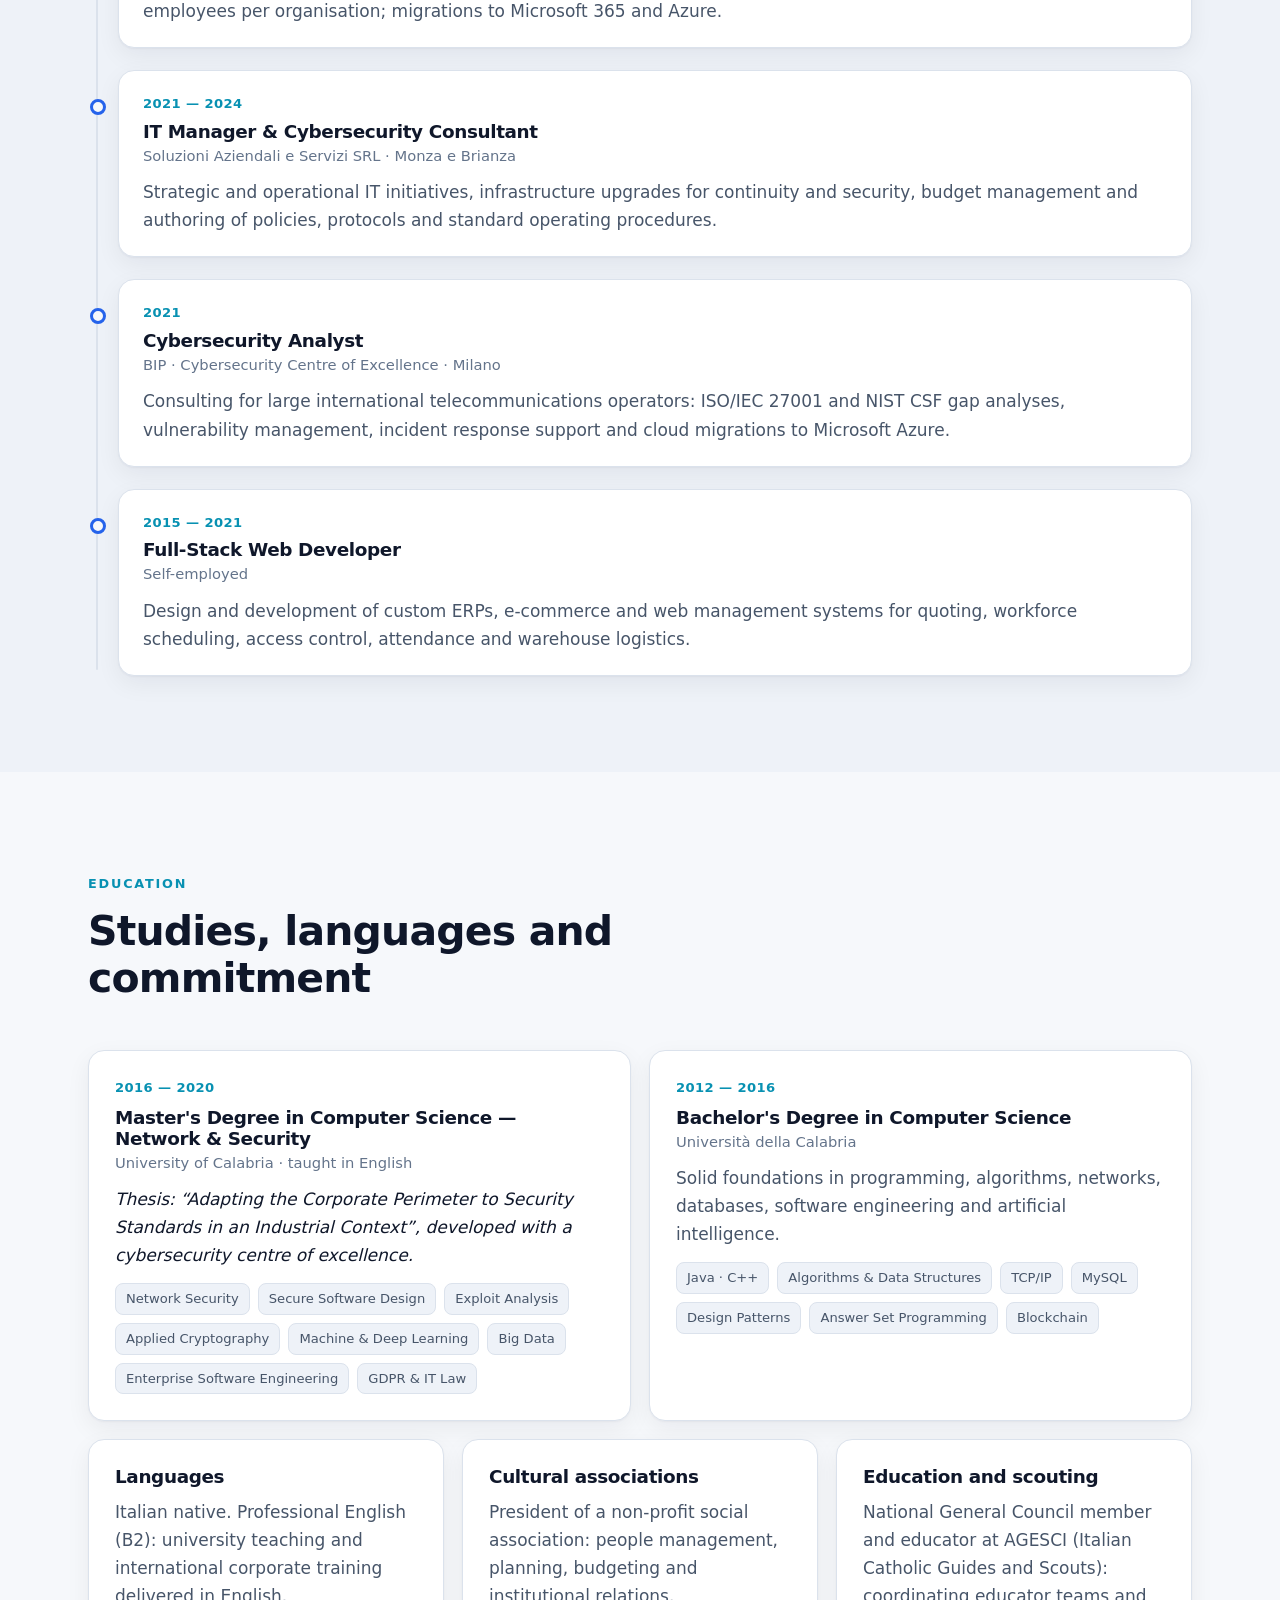
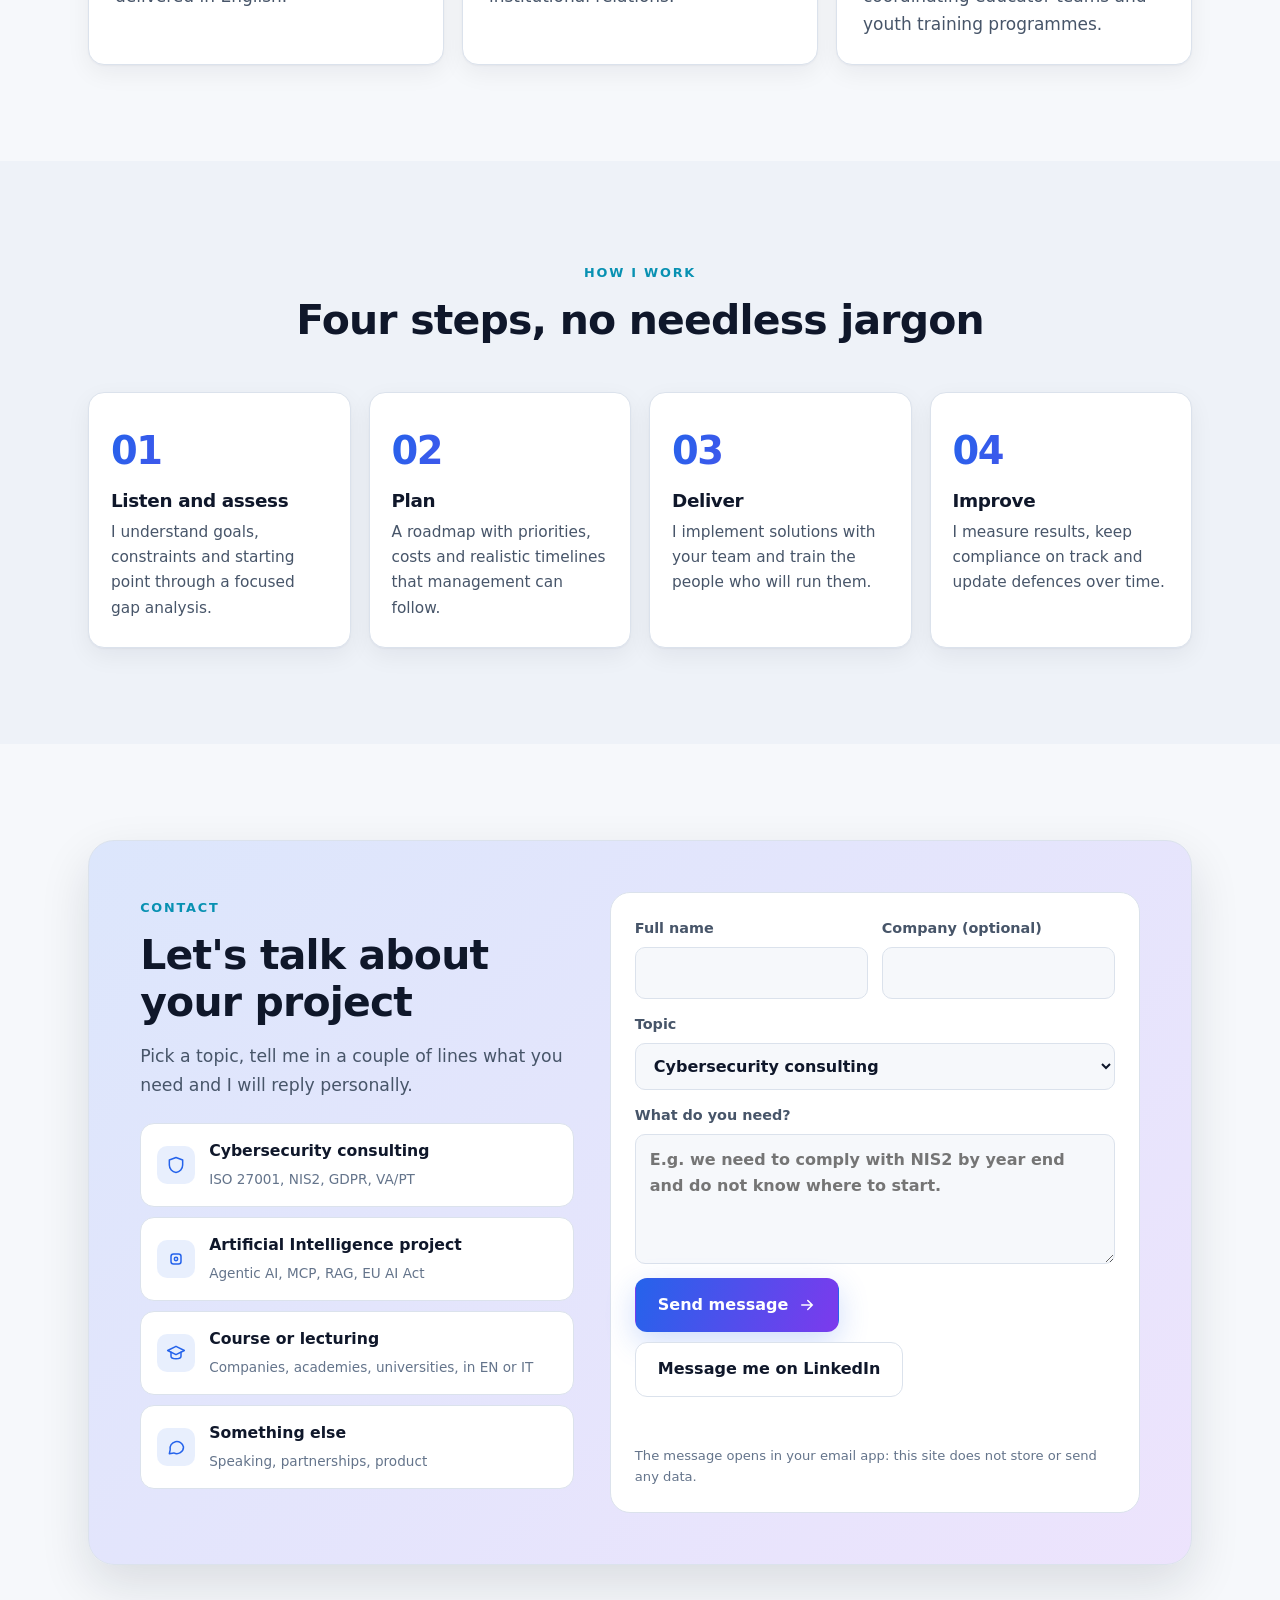
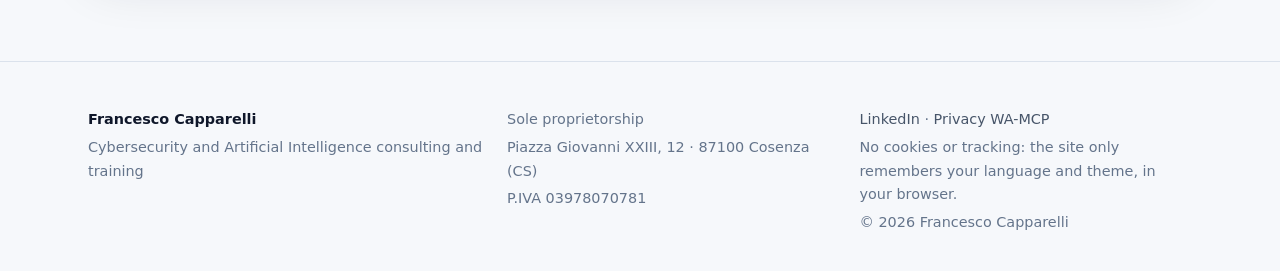
==== commit adfb0751: "Informativa privacy WA-MCP" ====
--- a/index.html
+++ b/index.html
@@ -479,7 +479,7 @@
             <p>P.IVA 03978070781</p>
         </div>
         <div>
-            <p><a href="https://www.linkedin.com/in/fkrelli/" rel="noopener" target="_blank">LinkedIn</a></p>
+            <p><a href="https://www.linkedin.com/in/fkrelli/" rel="noopener" target="_blank">LinkedIn</a> · <a href="privacy.html">Privacy WA-MCP</a></p>
             <p data-i18n="ft.privacy">Nessun cookie né tracciamento: il sito ricorda solo lingua e tema scelti, nel tuo browser.</p>
             <p>© <span id="year">2026</span> Francesco Capparelli</p>
         </div>
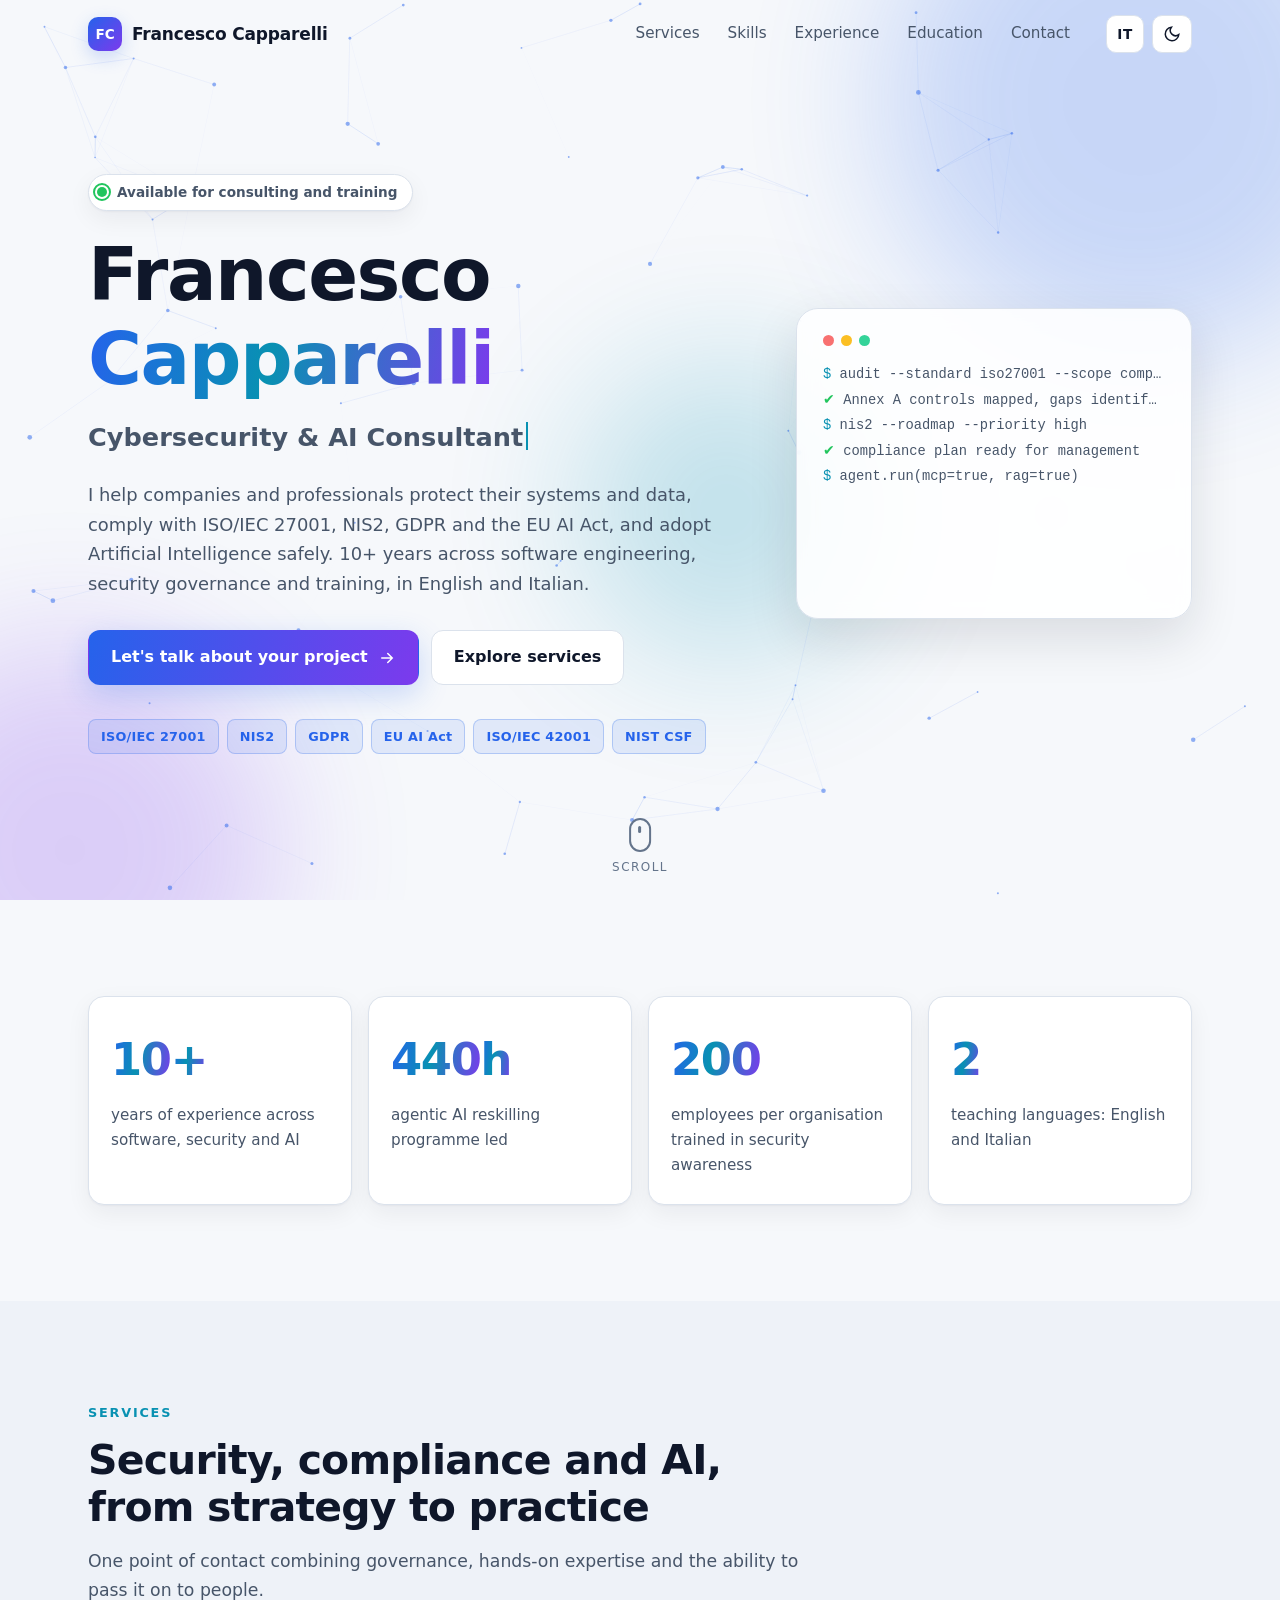
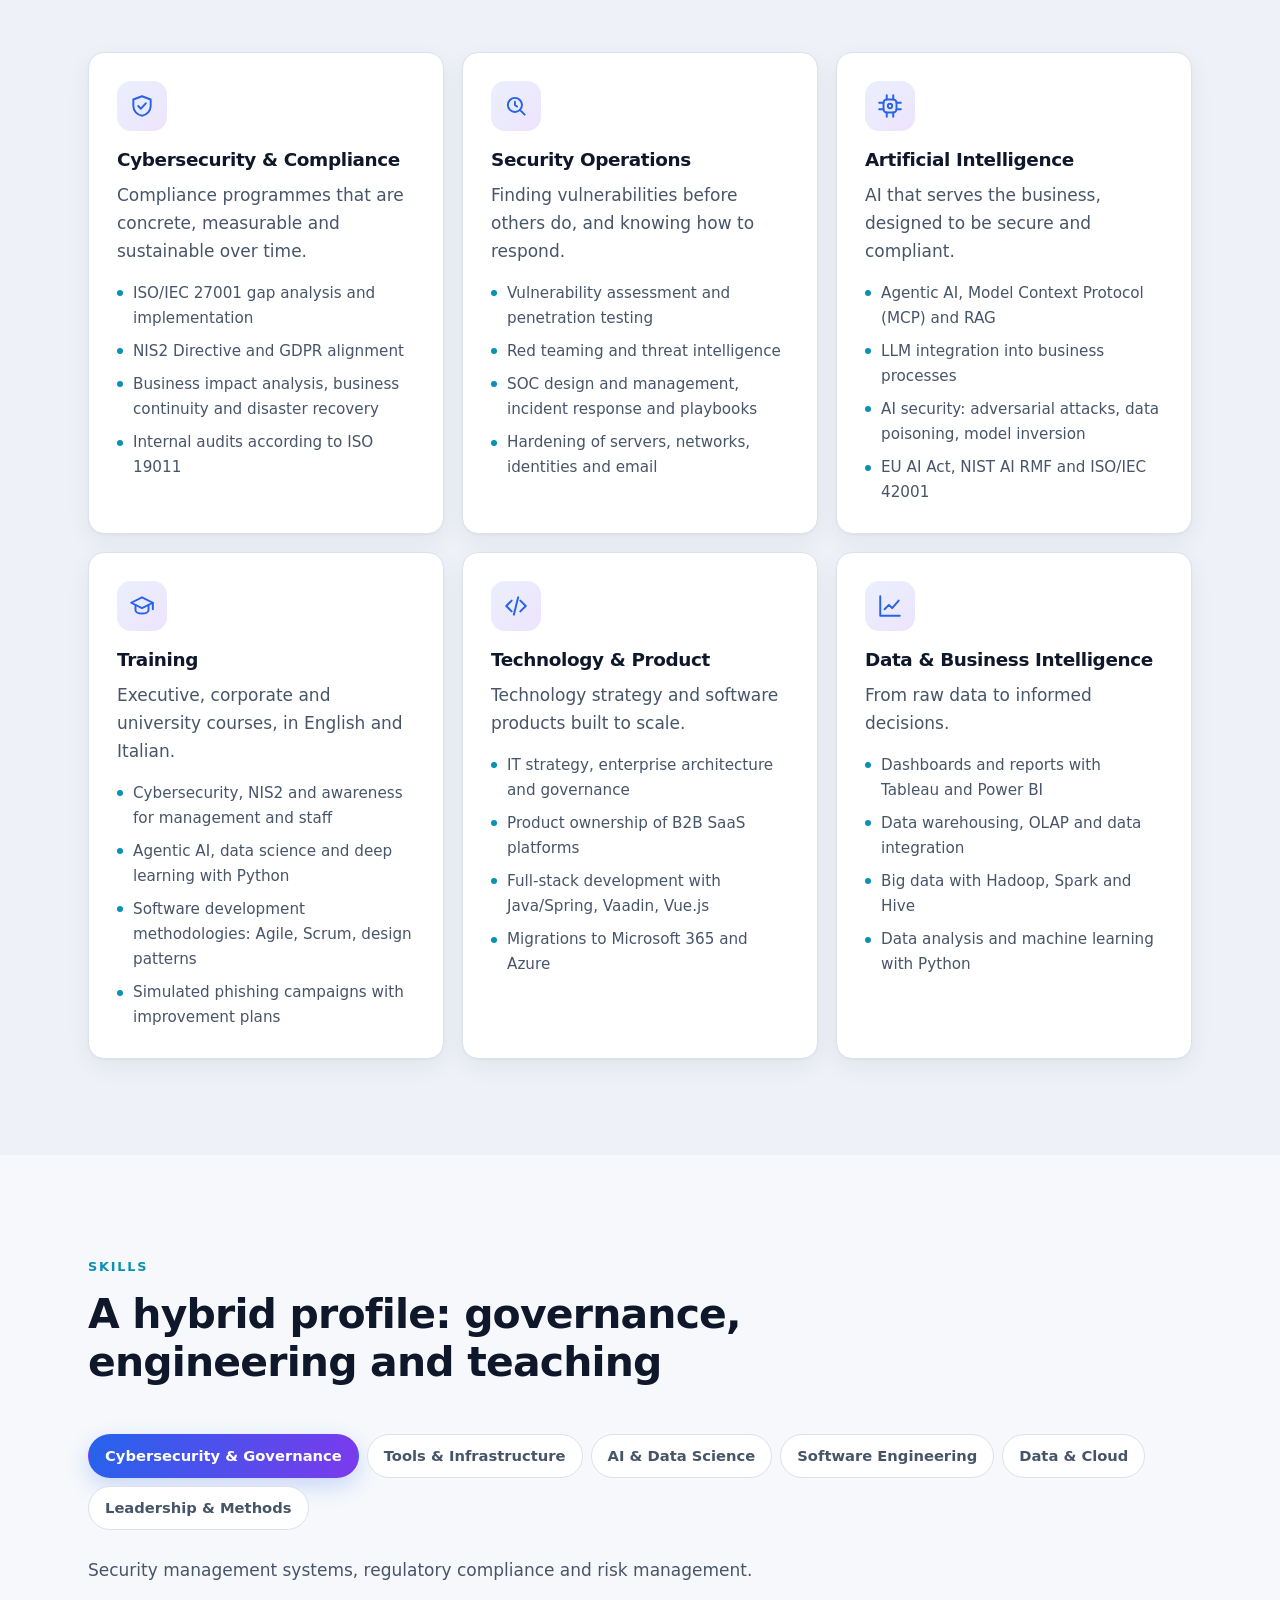
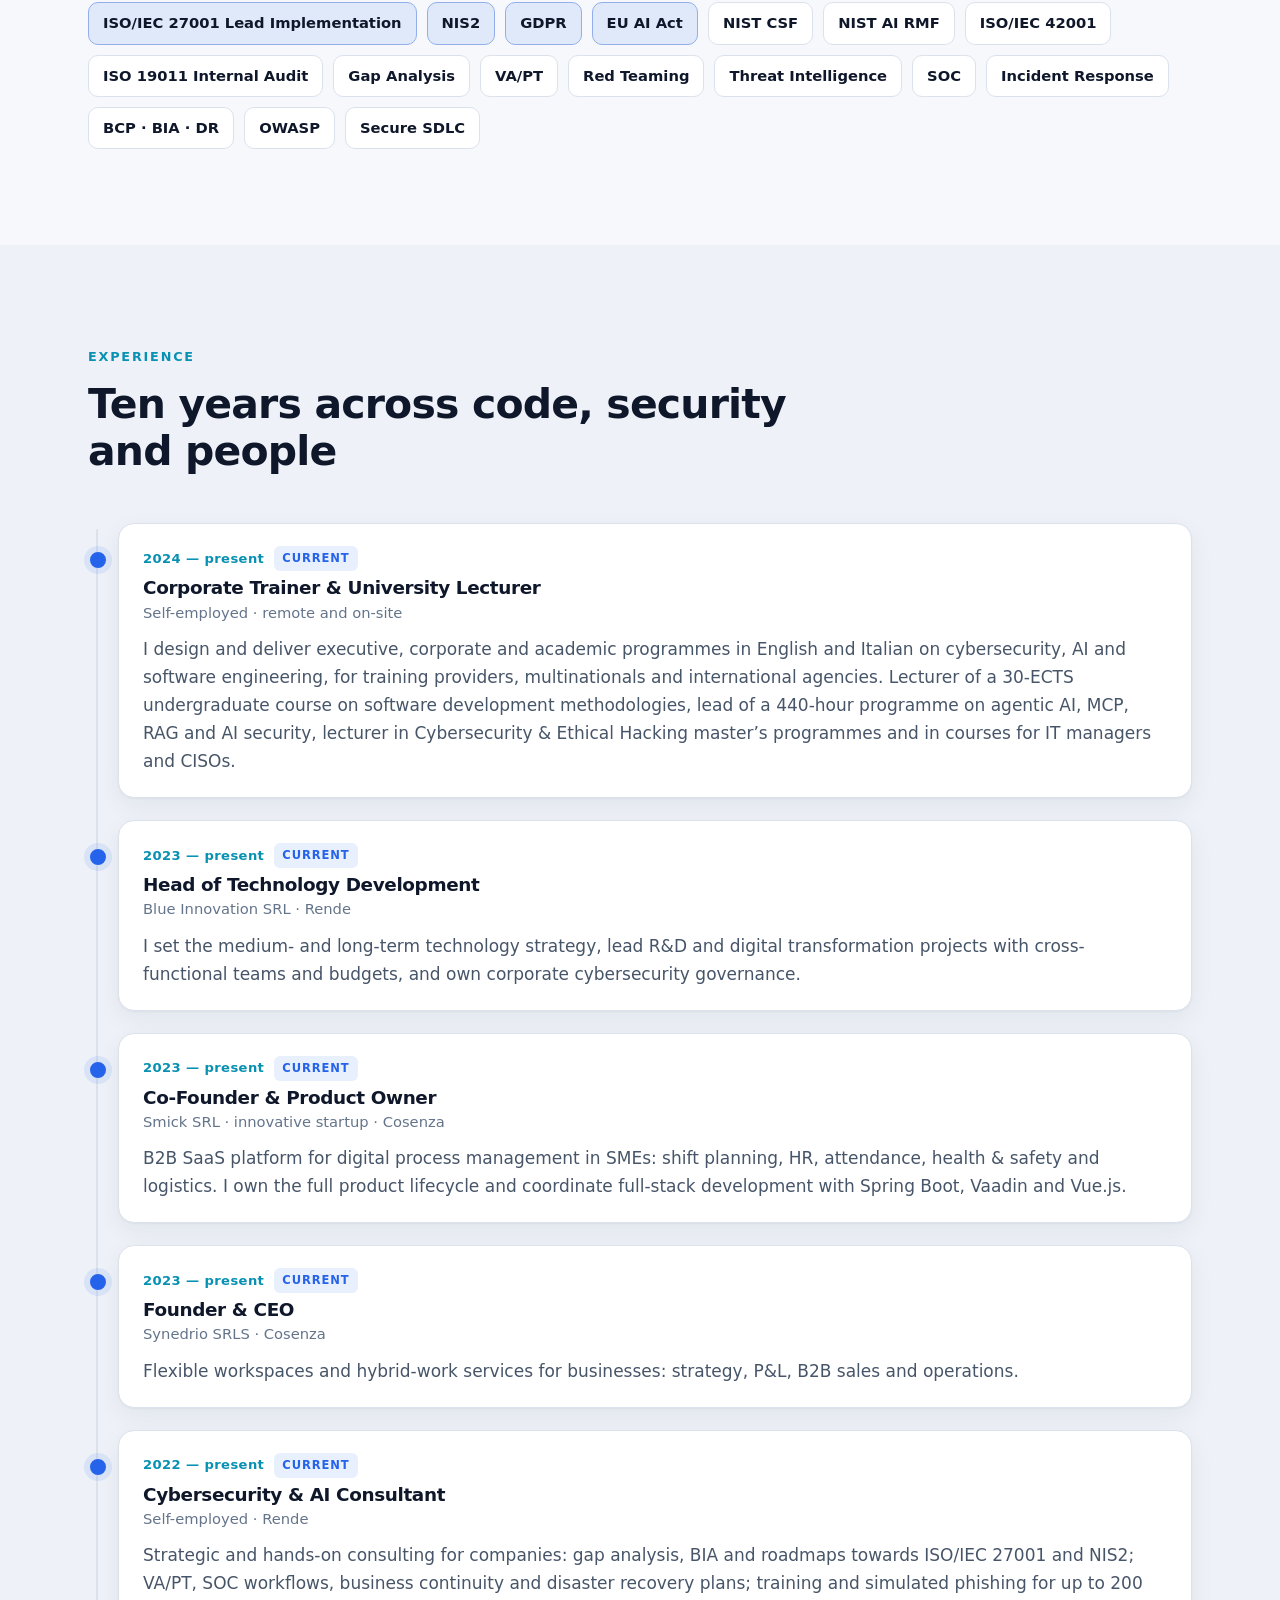
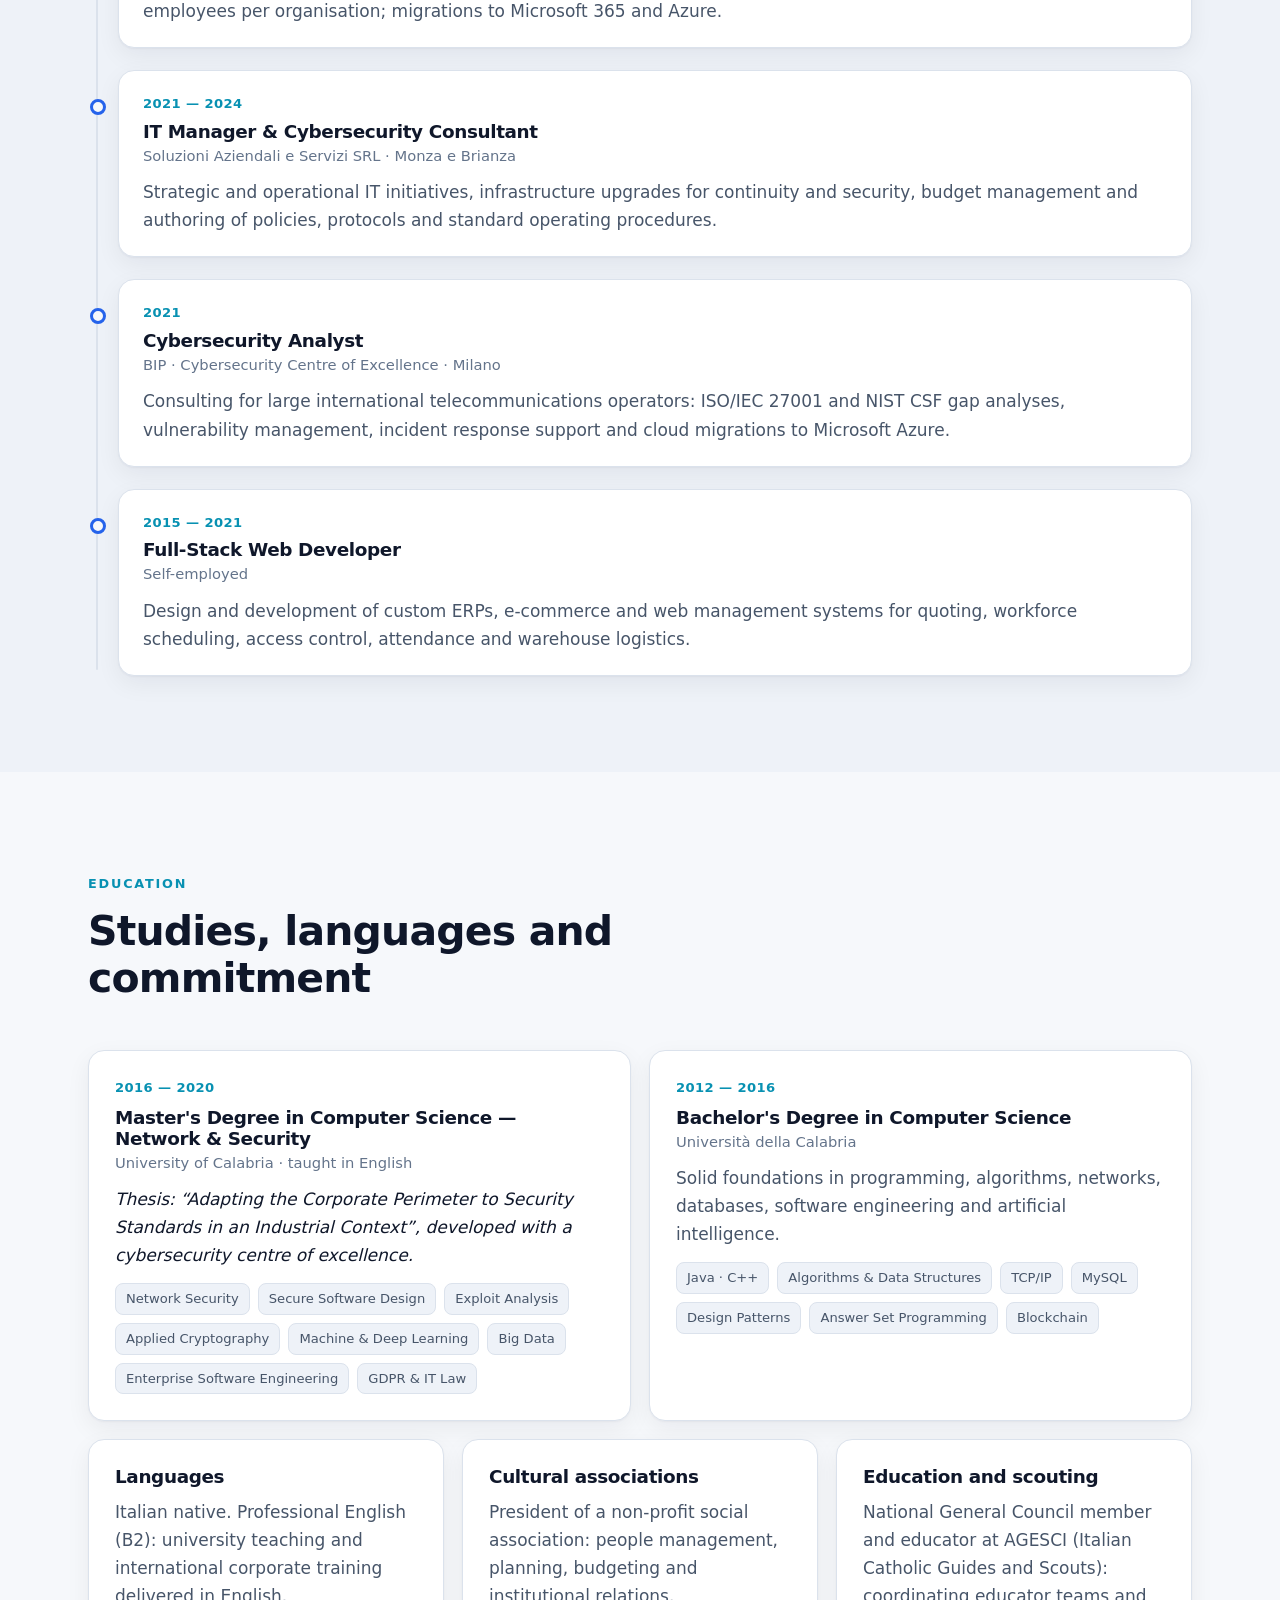
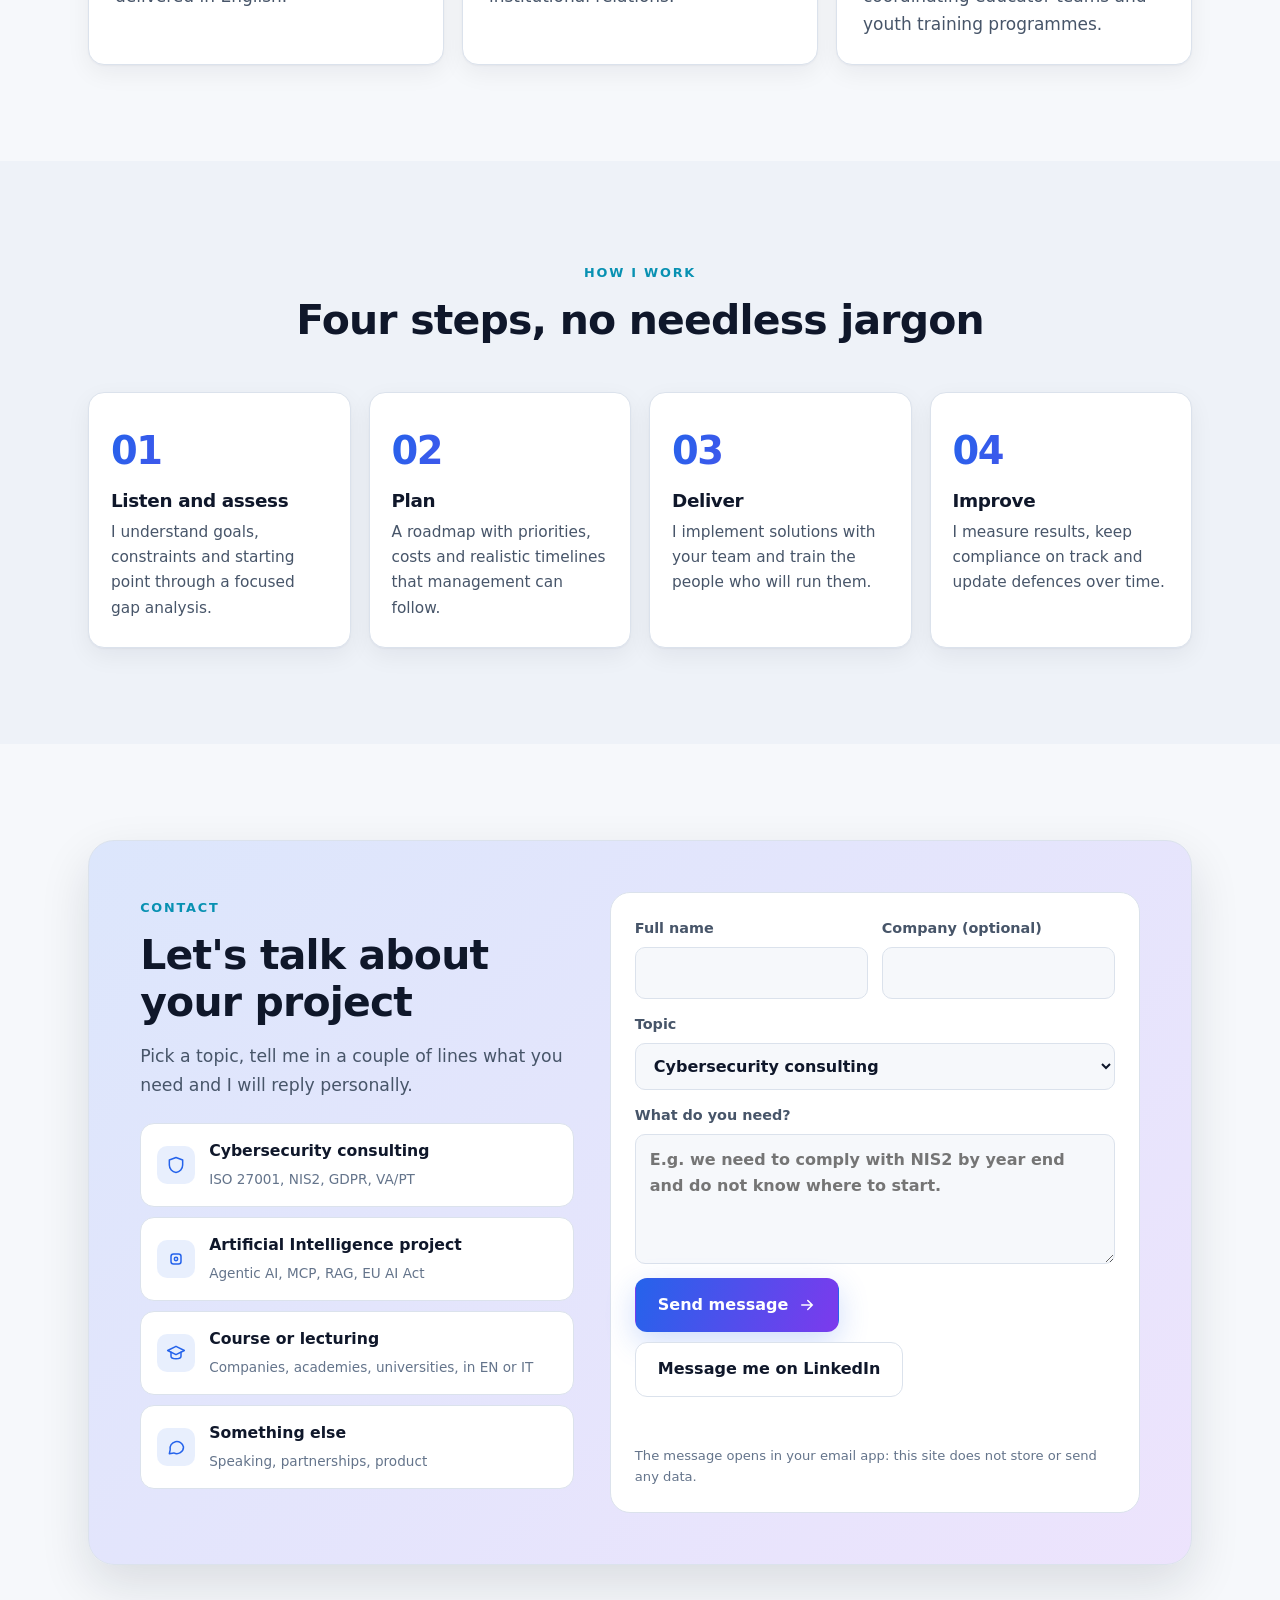
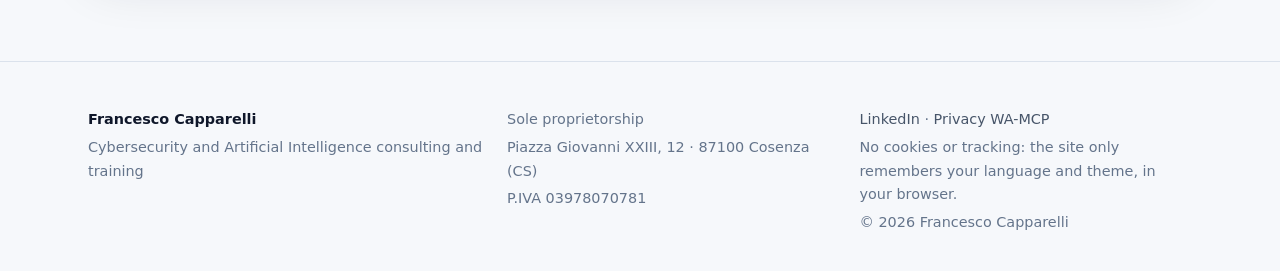
==== commit 922a3cc6: "Reindirizzamento a HTTPS Co-Authored-By: Claude Opus 5.5 <noreply@anthropic.com>" ====
--- a/index.html
+++ b/index.html
@@ -40,6 +40,10 @@
 
     <!-- Tema e lingua applicati prima del rendering per evitare sfarfallii -->
     <script>
+        // Passa sempre alla versione sicura del sito (finché GitHub non forza HTTPS da sé)
+        if (location.protocol === 'http:' && location.hostname.indexOf('francescocapparelli.it') !== -1) {
+            location.replace('https://' + location.host + location.pathname + location.search + location.hash);
+        }
         (function () {
             var d = document.documentElement;
             d.classList.remove('no-js');
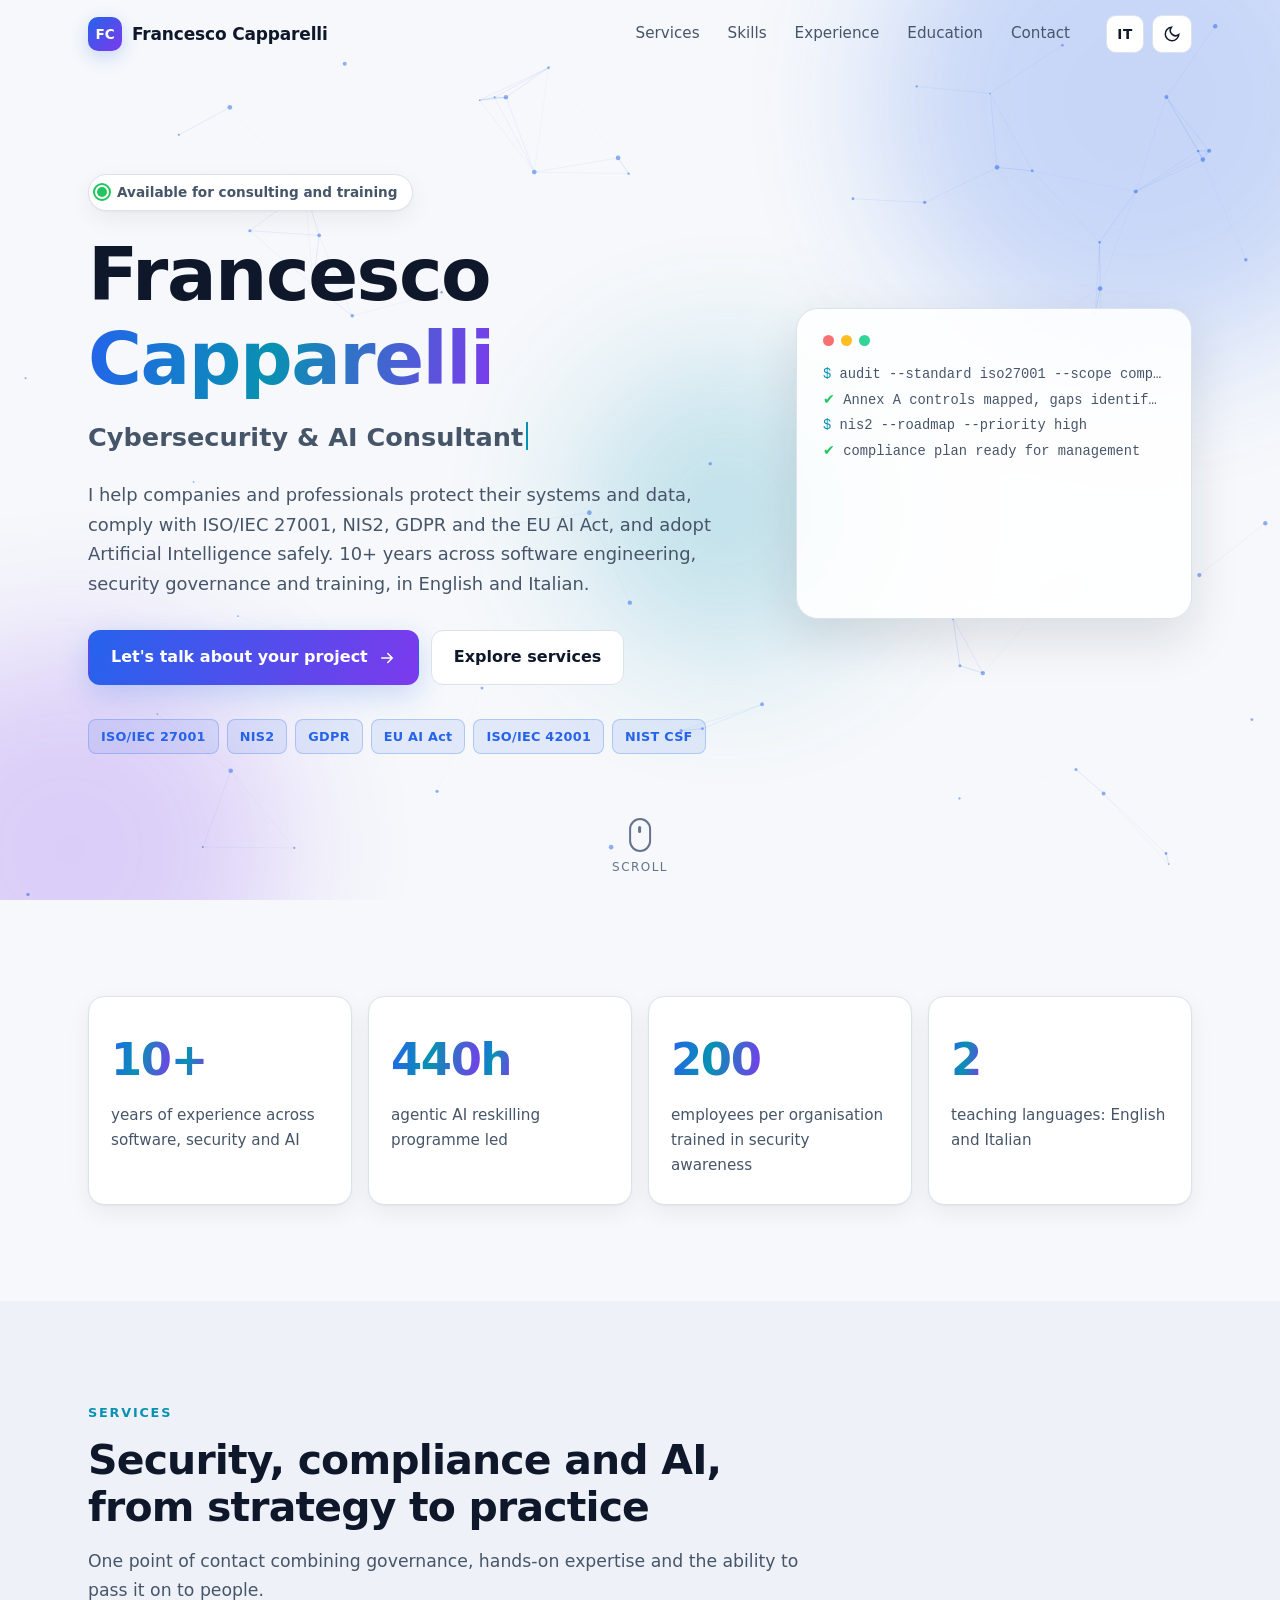
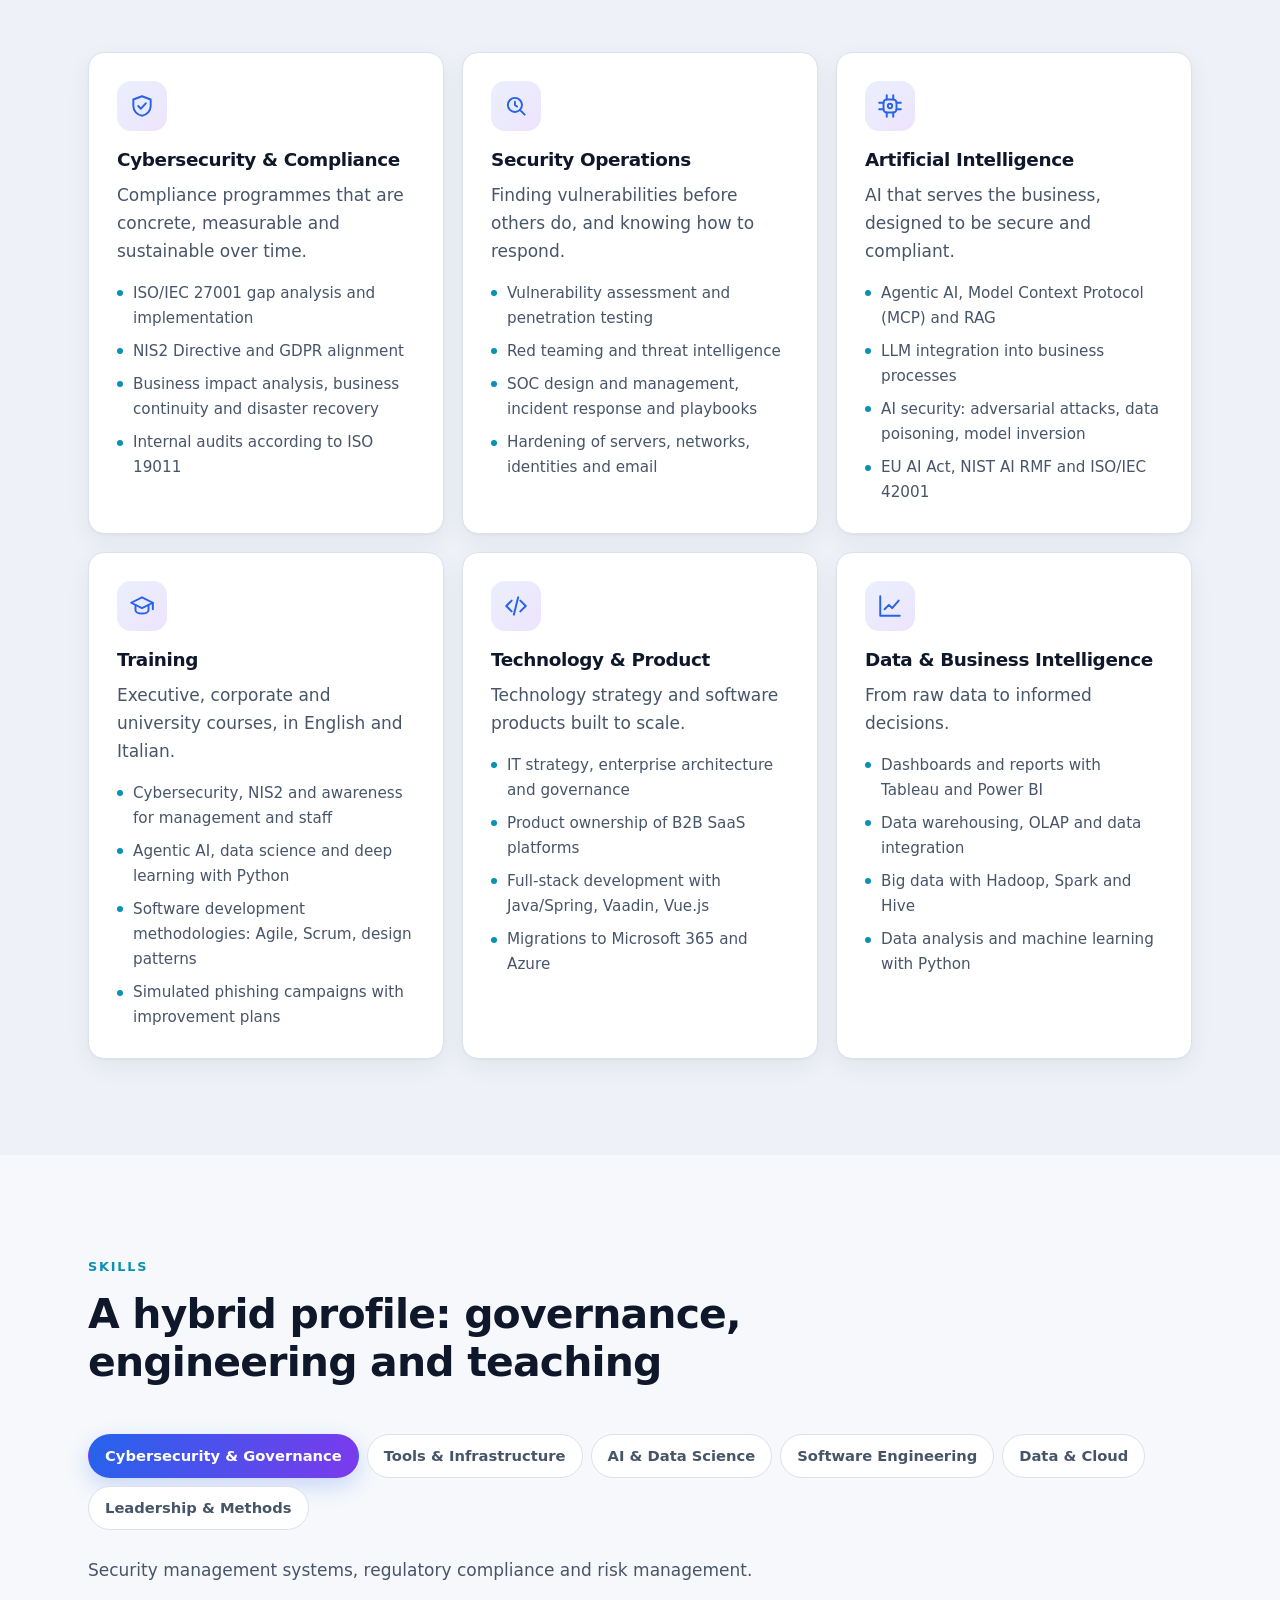
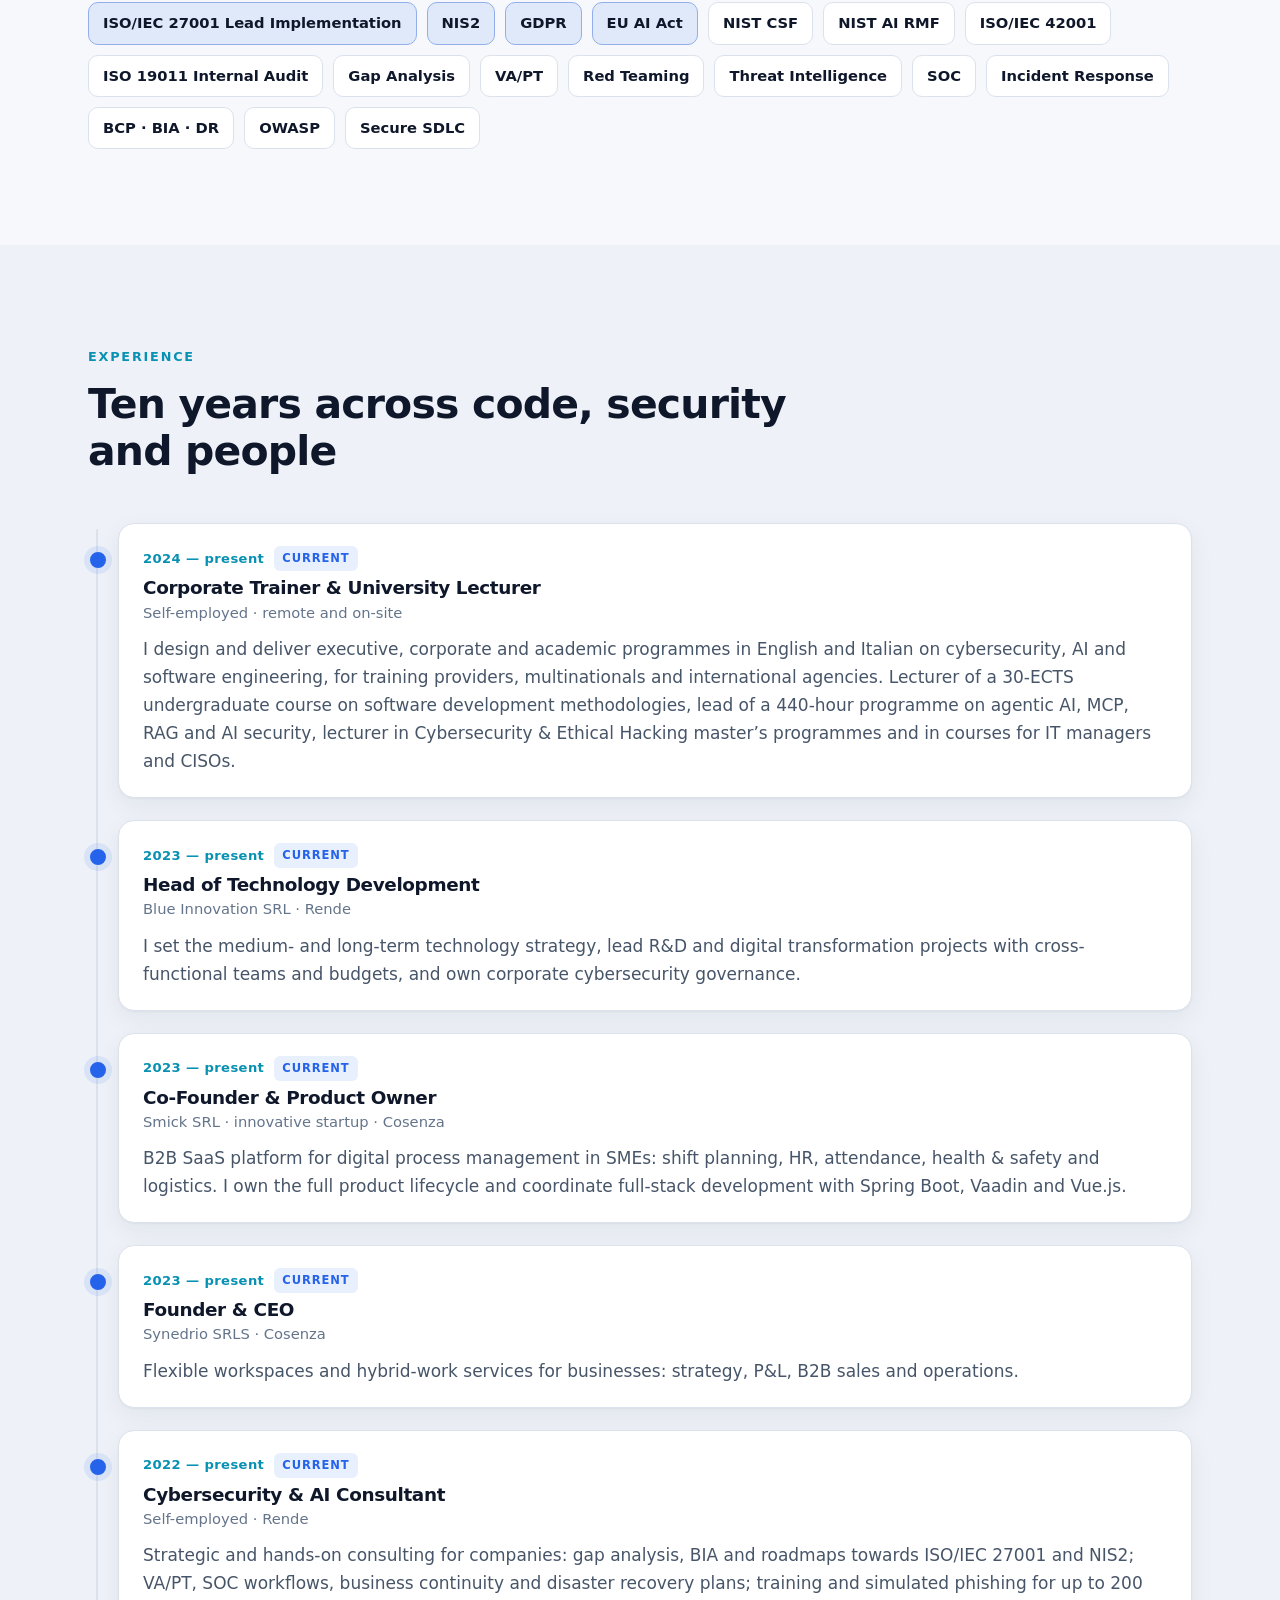
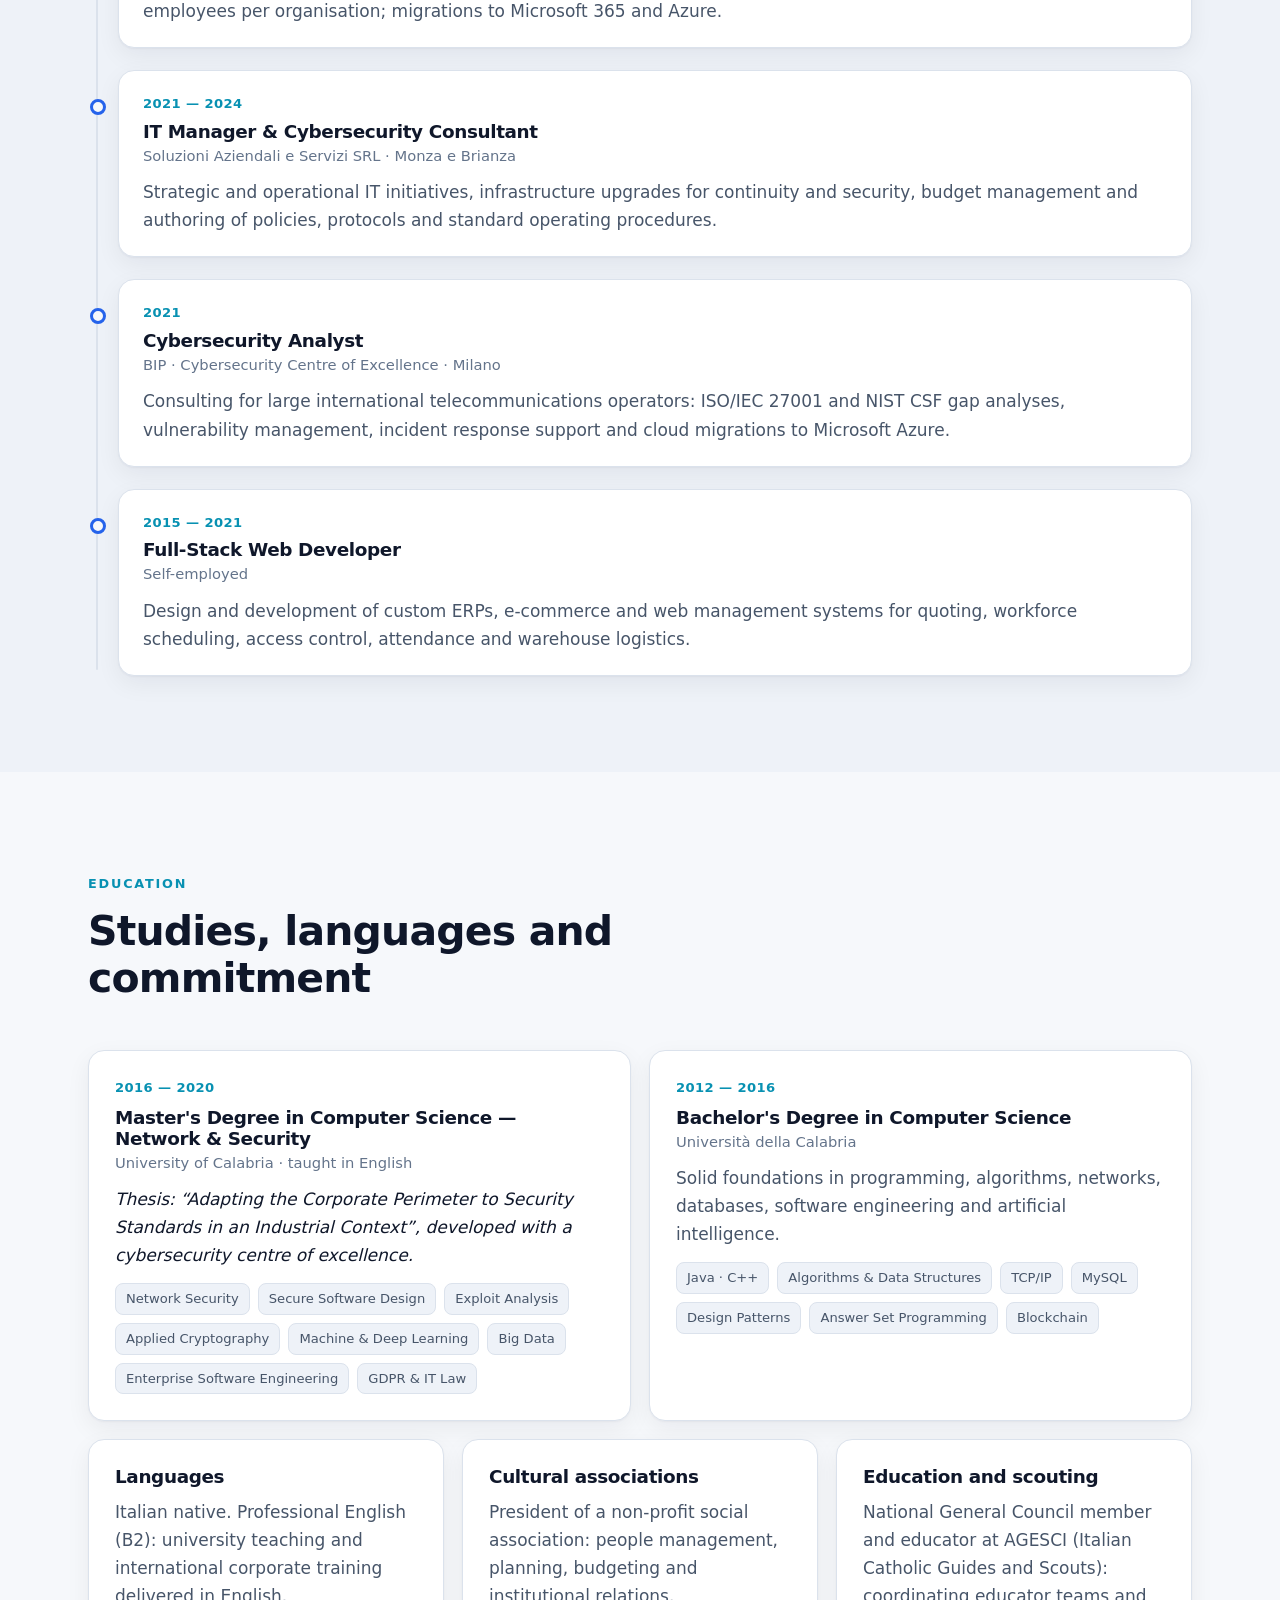
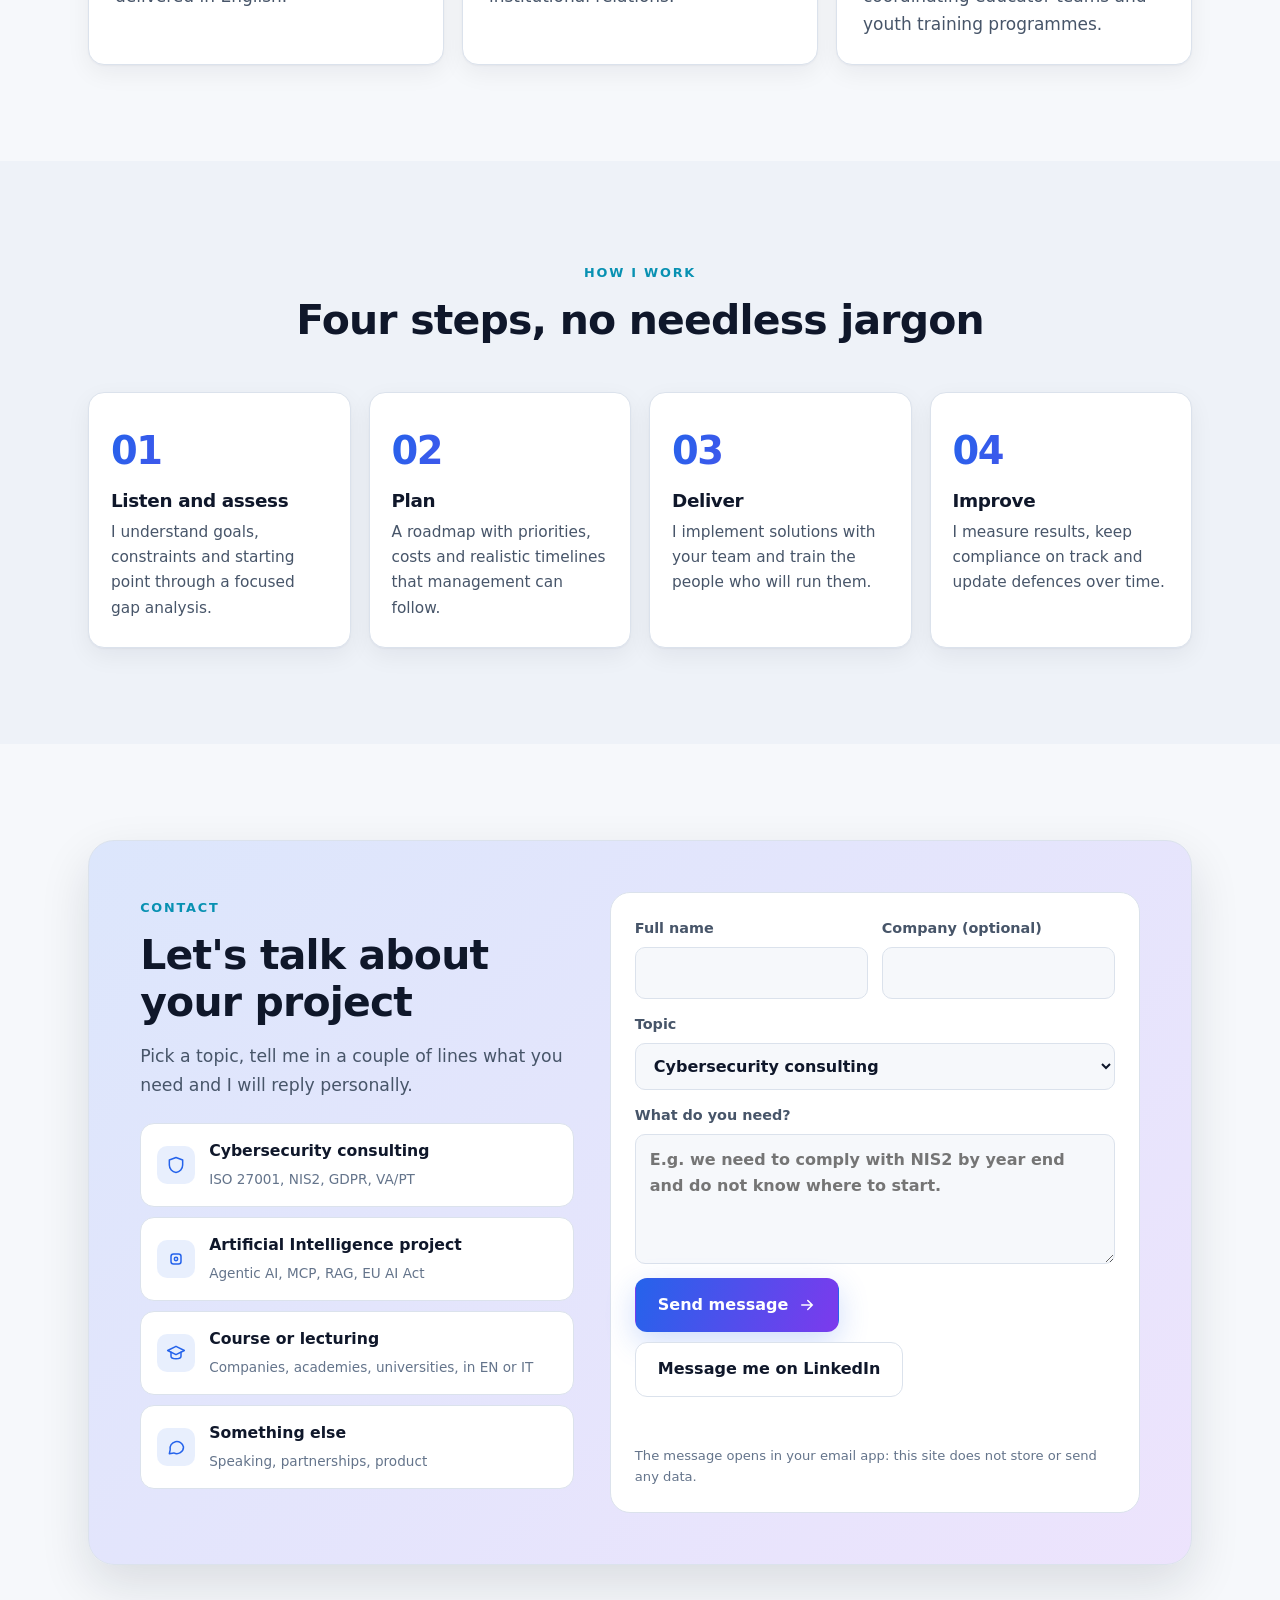
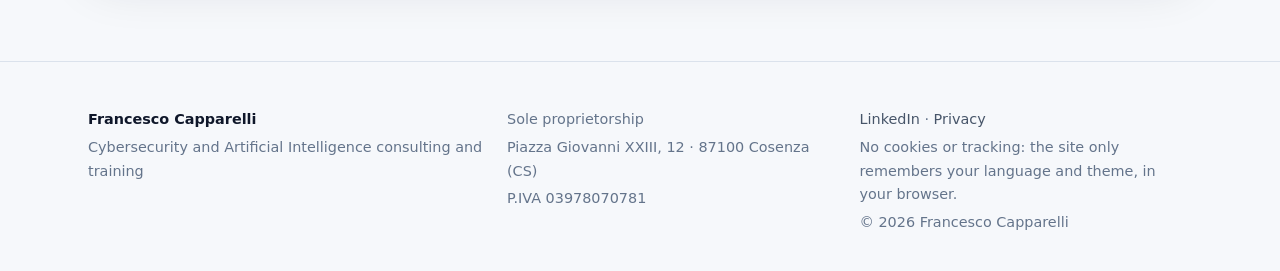
==== commit 45fd24f2: "Privacy: informative separate per sito e WA-MCP" ====
--- a/index.html
+++ b/index.html
@@ -483,7 +483,7 @@
             <p>P.IVA 03978070781</p>
         </div>
         <div>
-            <p><a href="https://www.linkedin.com/in/fkrelli/" rel="noopener" target="_blank">LinkedIn</a> · <a href="privacy.html">Privacy WA-MCP</a></p>
+            <p><a href="https://www.linkedin.com/in/fkrelli/" rel="noopener" target="_blank">LinkedIn</a> · <a href="privacy.html">Privacy</a></p>
             <p data-i18n="ft.privacy">Nessun cookie né tracciamento: il sito ricorda solo lingua e tema scelti, nel tuo browser.</p>
             <p>© <span id="year">2026</span> Francesco Capparelli</p>
         </div>
